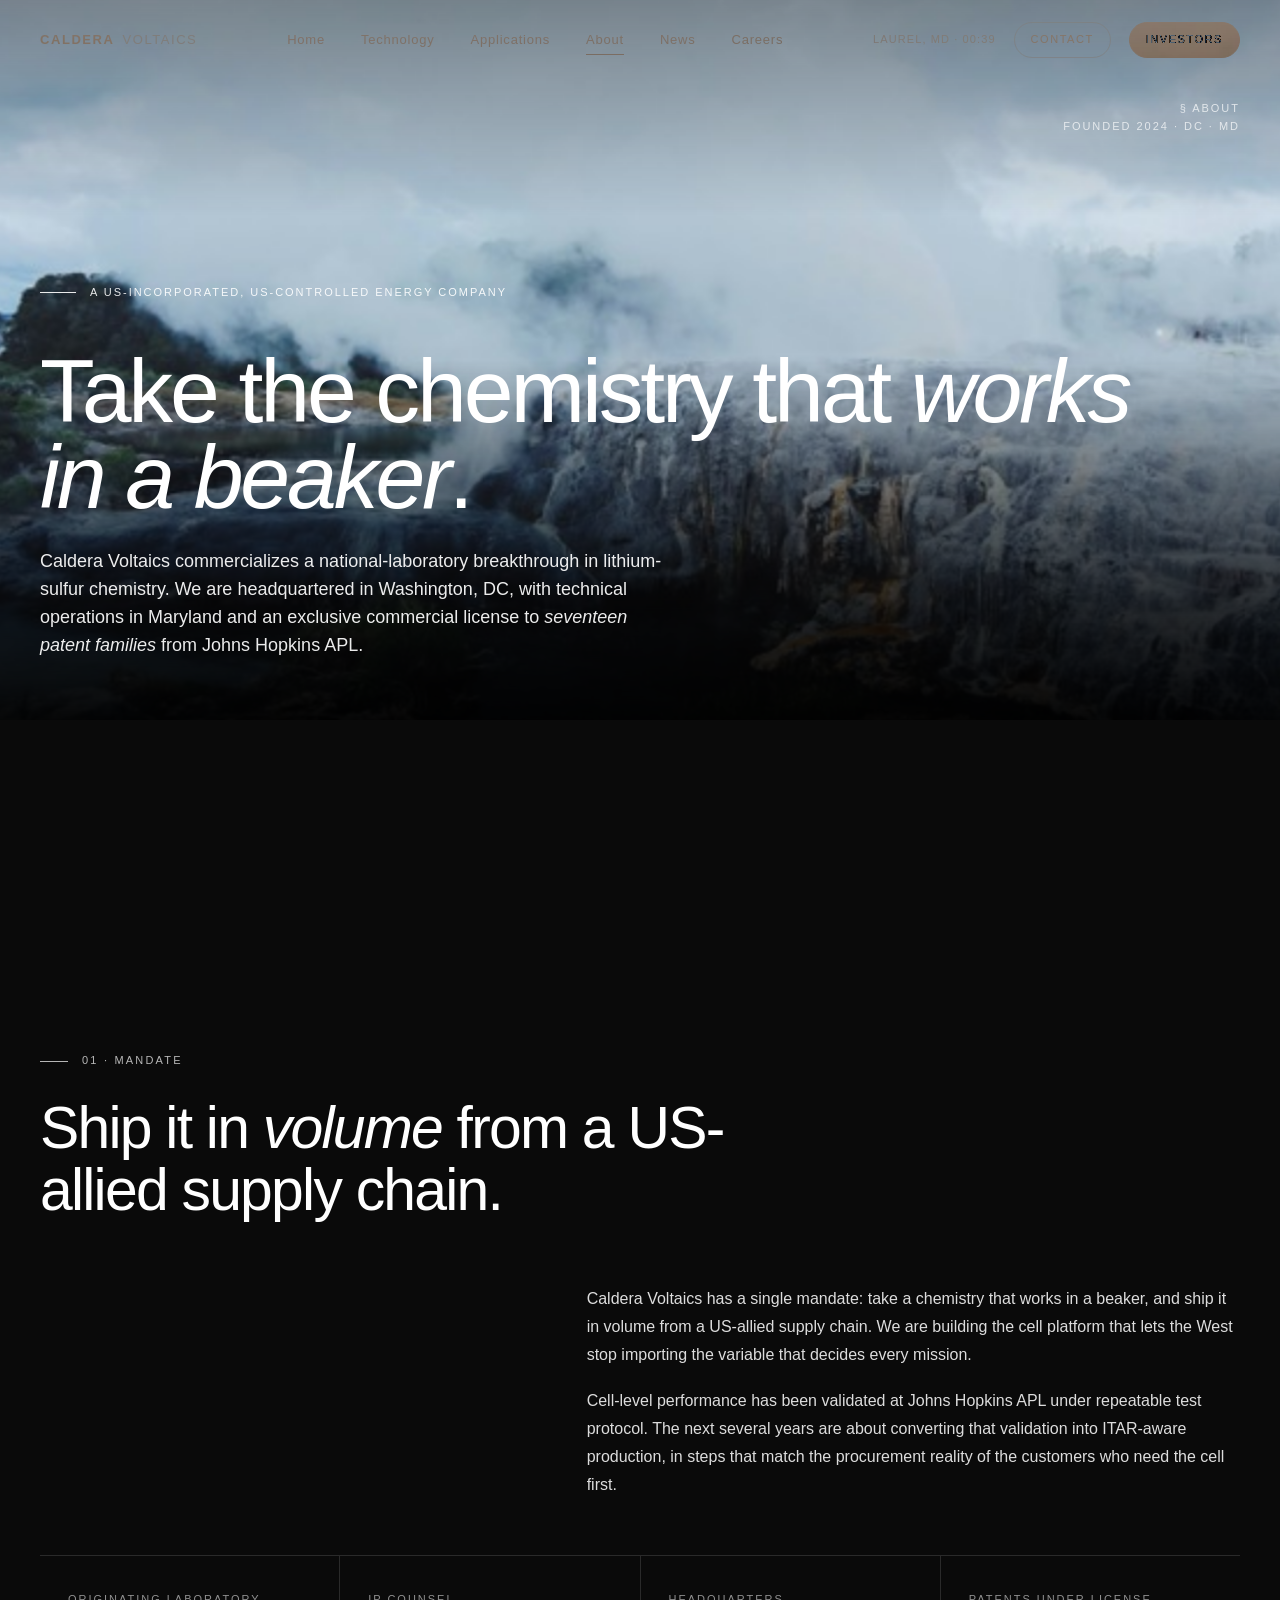
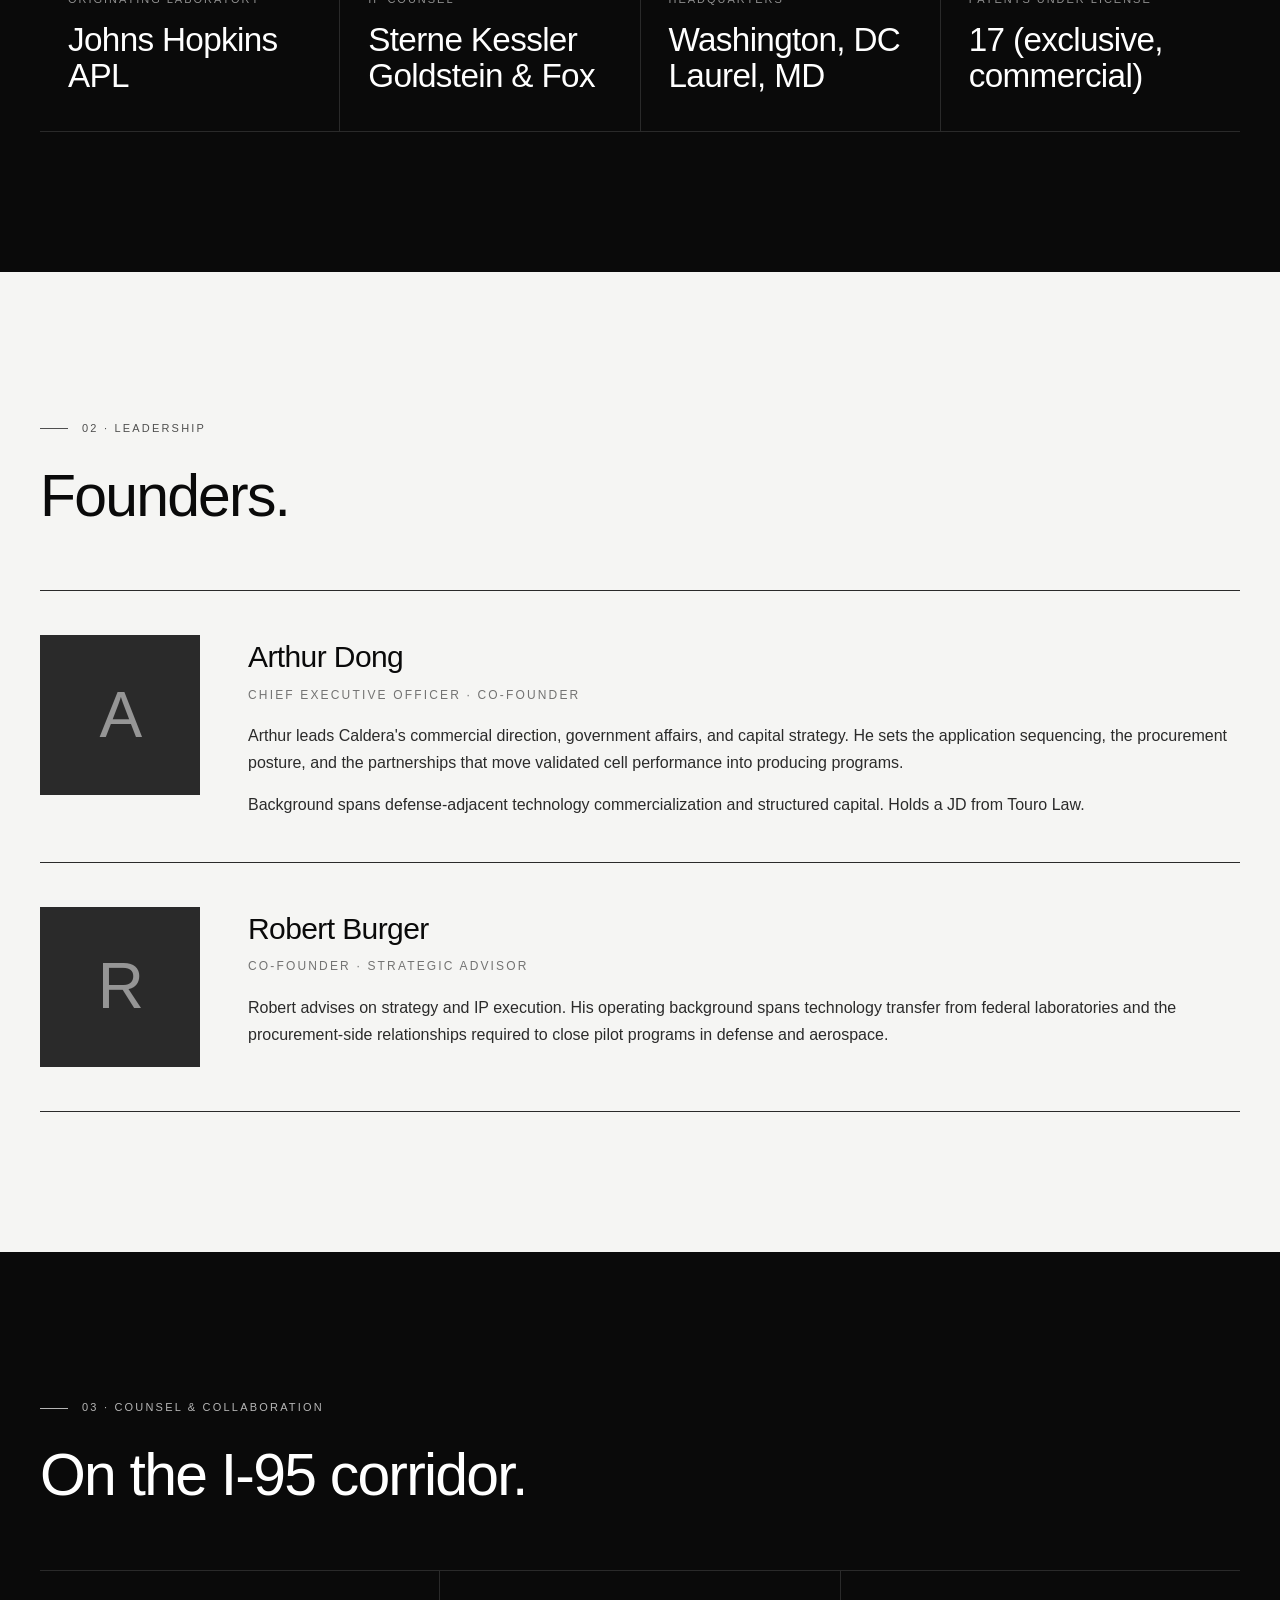
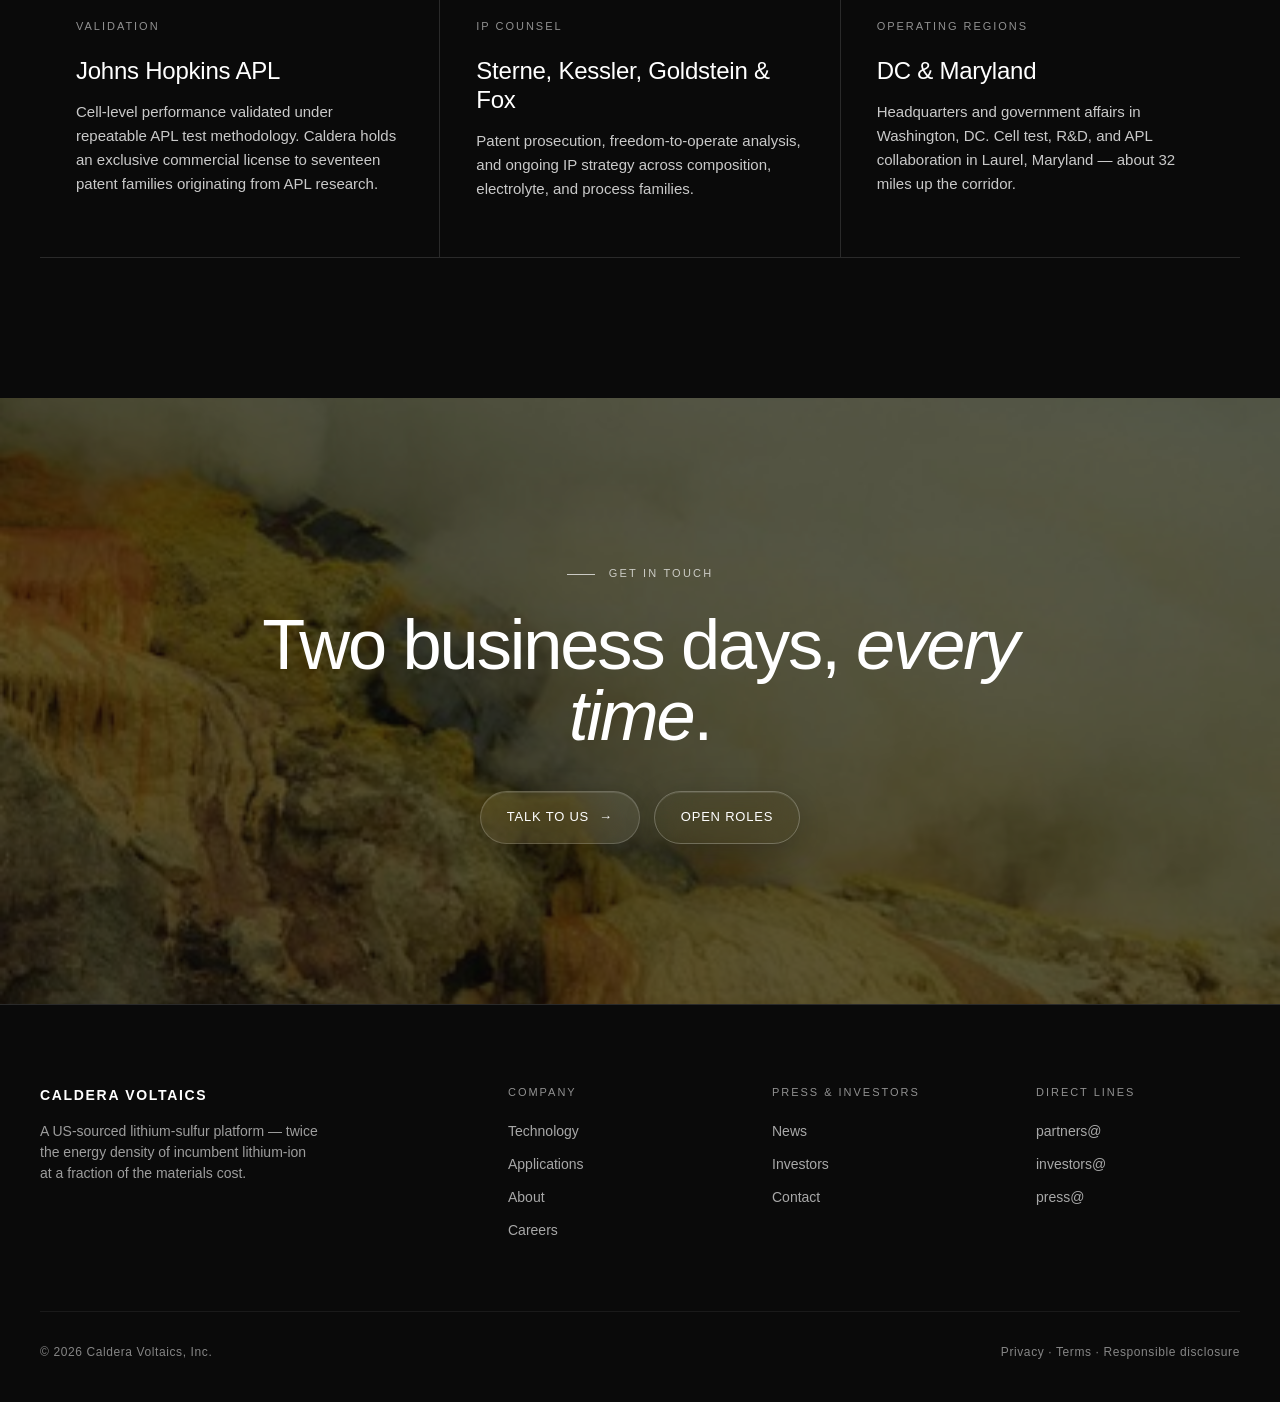
==== about.html @ 379259cf "Initial commit: Caldera Voltaics multi-page editorial site Static site with 8 pages (home, technolog" ====
<!DOCTYPE html>
<html lang="en">
<head>
<meta charset="UTF-8">
<meta name="viewport" content="width=device-width, initial-scale=1.0">
<title>About — Caldera Voltaics</title>
<link rel="stylesheet" href="css/style.css">
</head>
<body>

<!-- ============ NAV ============ -->
<nav class="nav">
  <a href="index.html" class="nav__brand">CALDERA <span>VOLTAICS</span></a>
  <ul class="nav__links">
    <li><a href="index.html">Home</a></li>
    <li><a href="technology.html">Technology</a></li>
    <li><a href="applications.html">Applications</a></li>
    <li><a href="about.html" class="active">About</a></li>
    <li><a href="news.html">News</a></li>
    <li><a href="careers.html">Careers</a></li>
  </ul>
  <div class="nav__right">
    <span class="nav__clock">Laurel, MD · <span id="clock">00:00</span></span>
    <a href="contact.html" class="nav__cta">Contact</a>
    <a href="investors.html" class="nav__cta nav__cta--solid">Investors</a>
  </div>
</nav>

<!-- ============ SUBHERO ============ -->
<section class="subhero">
  <div class="subhero__sticky">
    <div class="subhero__media">
      <img class="mono hero-img" src="assets/images/ginevra-austine-fX6fJqLjYEI-unsplash.jpeg" alt="A geothermal vent producing steam over mineral terraces">
    </div>
    <div class="subhero__overlay"></div>
    <div class="subhero__shade"></div>
    <div class="subhero__stamp">
      <span>§ About</span>
      <span>Founded 2024 · DC · MD</span>
    </div>
    <div class="subhero__inner">
      <div class="hero__eyebrow">A US-incorporated, US-controlled energy company</div>
      <h1 class="subhero__h">Take the chemistry that <em>works in a beaker</em>.</h1>
      <p class="subhero__lede">Caldera Voltaics commercializes a national-laboratory breakthrough in lithium-sulfur chemistry. We are headquartered in Washington, DC, with technical operations in Maryland and an exclusive commercial license to <em>seventeen patent families</em> from Johns Hopkins APL.</p>
    </div>
  </div>
</section>

<!-- ============ 01 · MANDATE ============ -->
<section class="section">
  <div class="section__inner">
    <div class="section__head">
      <div class="eyebrow">01 · Mandate</div>
      <h2 class="section__h">Ship it in <em>volume</em> from a US-allied supply chain.</h2>
    </div>
    <div class="body-2col">
      <div></div>
      <div>
        <p><strong>Caldera Voltaics has a single mandate:</strong> take a chemistry that works in a beaker, and ship it in volume from a US-allied supply chain. We are building the cell platform that lets the West stop importing the variable that decides every mission.</p>
        <p>Cell-level performance has been validated at Johns Hopkins APL under repeatable test protocol. The next several years are about converting that validation into ITAR-aware production, in steps that match the procurement reality of the customers who need the cell first.</p>
      </div>
    </div>

    <div class="meta-band">
      <div class="meta-band__cell">
        <div class="meta-band__lbl">Originating laboratory</div>
        <div class="meta-band__val">Johns Hopkins APL</div>
      </div>
      <div class="meta-band__cell">
        <div class="meta-band__lbl">IP counsel</div>
        <div class="meta-band__val">Sterne Kessler<br>Goldstein &amp; Fox</div>
      </div>
      <div class="meta-band__cell">
        <div class="meta-band__lbl">Headquarters</div>
        <div class="meta-band__val">Washington, DC<br>Laurel, MD</div>
      </div>
      <div class="meta-band__cell">
        <div class="meta-band__lbl">Patents under license</div>
        <div class="meta-band__val">17 (exclusive,<br>commercial)</div>
      </div>
    </div>
  </div>
</section>

<!-- ============ 02 · LEADERSHIP ============ -->
<section class="section section--paper">
  <div class="section__inner">
    <div class="section__head">
      <div class="eyebrow">02 · Leadership</div>
      <h2 class="section__h">Founders.</h2>
    </div>

    <div class="leads">
      <div class="lead">
        <div class="lead__portrait">A</div>
        <div class="lead__body">
          <div class="lead__name">Arthur Dong</div>
          <div class="lead__role">Chief Executive Officer · Co-founder</div>
          <p>Arthur leads Caldera's commercial direction, government affairs, and capital strategy. He sets the application sequencing, the procurement posture, and the partnerships that move validated cell performance into producing programs.</p>
          <p>Background spans defense-adjacent technology commercialization and structured capital. Holds a JD from Touro Law.</p>
        </div>
      </div>
      <div class="lead">
        <div class="lead__portrait">R</div>
        <div class="lead__body">
          <div class="lead__name">Robert Burger</div>
          <div class="lead__role">Co-founder · Strategic Advisor</div>
          <p>Robert advises on strategy and IP execution. His operating background spans technology transfer from federal laboratories and the procurement-side relationships required to close pilot programs in defense and aerospace.</p>
        </div>
      </div>
    </div>
  </div>
</section>

<!-- ============ 03 · COUNSEL & COLLABORATION ============ -->
<section class="section">
  <div class="section__inner">
    <div class="section__head">
      <div class="eyebrow">03 · Counsel &amp; collaboration</div>
      <h2 class="section__h">On the I-95 corridor.</h2>
    </div>

    <div class="cards">
      <div class="card">
        <span class="card__ix">Validation</span>
        <h3 class="card__h">Johns Hopkins APL</h3>
        <p class="card__body">Cell-level performance validated under repeatable APL test methodology. Caldera holds an exclusive commercial license to seventeen patent families originating from APL research.</p>
      </div>
      <div class="card">
        <span class="card__ix">IP counsel</span>
        <h3 class="card__h">Sterne, Kessler, Goldstein &amp; Fox</h3>
        <p class="card__body">Patent prosecution, freedom-to-operate analysis, and ongoing IP strategy across composition, electrolyte, and process families.</p>
      </div>
      <div class="card">
        <span class="card__ix">Operating regions</span>
        <h3 class="card__h">DC &amp; Maryland</h3>
        <p class="card__body">Headquarters and government affairs in Washington, DC. Cell test, R&amp;D, and APL collaboration in Laurel, Maryland — about 32 miles up the corridor.</p>
      </div>
    </div>
  </div>
</section>

<!-- ============ CTA STRIP ============ -->
<section class="cta-strip">
  <div class="cta-strip__bg">
    <img class="mono" src="assets/images/denis-shchigolev-zehOz9zb4Cw-unsplash.jpeg" alt="">
  </div>
  <div class="cta-strip__inner">
    <div class="eyebrow" style="justify-content:center;">Get in touch</div>
    <h2 class="cta-strip__h">Two business days, <em>every time</em>.</h2>
    <div class="cta-strip__ctas">
      <a href="contact.html" class="btn">Talk to us <span class="btn__arrow">→</span></a>
      <a href="careers.html" class="btn btn--ghost">Open roles</a>
    </div>
  </div>
</section>

<!-- ============ FOOTER ============ -->
<footer>
  <div class="footer__inner">
    <div>
      <div class="footer__brand">CALDERA VOLTAICS</div>
      <p class="footer__tag">A US-sourced lithium-sulfur platform — twice the energy density of incumbent lithium-ion at a fraction of the materials cost.</p>
    </div>
    <div class="footer__col">
      <div class="footer__col-h">Company</div>
      <ul>
        <li><a href="technology.html">Technology</a></li>
        <li><a href="applications.html">Applications</a></li>
        <li><a href="about.html">About</a></li>
        <li><a href="careers.html">Careers</a></li>
      </ul>
    </div>
    <div class="footer__col">
      <div class="footer__col-h">Press &amp; Investors</div>
      <ul>
        <li><a href="news.html">News</a></li>
        <li><a href="investors.html">Investors</a></li>
        <li><a href="contact.html">Contact</a></li>
      </ul>
    </div>
    <div class="footer__col">
      <div class="footer__col-h">Direct lines</div>
      <ul>
        <li><a href="mailto:partners@calderavoltaics.com">partners@</a></li>
        <li><a href="mailto:investors@calderavoltaics.com">investors@</a></li>
        <li><a href="mailto:press@calderavoltaics.com">press@</a></li>
      </ul>
    </div>
  </div>
  <div class="footer__bottom">
    <div>© 2026 Caldera Voltaics, Inc.</div>
    <div>Privacy · Terms · Responsible disclosure</div>
  </div>
</footer>

<script src="js/script.js"></script>

</body>
</html>
---- css/style.css ----
/* ---------- RESET & TOKENS ---------- */
*, *::before, *::after { margin: 0; padding: 0; box-sizing: border-box; }
html { scroll-behavior: smooth; -webkit-font-smoothing: antialiased; -moz-osx-font-smoothing: grayscale; }

:root {
  --ink: #0a0a0a;
  --ink-2: #1a1a1a;
  --gray-1: #2a2a2a;
  --gray-2: #4a4a4a;
  --gray-3: #777;
  --gray-4: #a8a8a8;
  --gray-5: #d4d4d4;
  --gray-6: #ebebeb;
  --paper: #f5f5f3;
  --white: #ffffff;
  --accent: #ffffff;
  --sans: 'Helvetica Neue', Helvetica, 'Arial', sans-serif;
  --display: 'Helvetica Neue', Helvetica, 'Arial', sans-serif;
  --ease: cubic-bezier(0.16, 1, 0.3, 1);
}

body {
  font-family: var(--sans);
  background: var(--ink);
  color: var(--white);
  line-height: 1.45;
  font-weight: 400;
  overflow-x: clip;
}

img { display: block; max-width: 100%; }

/* ---------- IMAGE TREATMENT ---------- */
/* Photography stays in full color — brand monochrome is carried by typography/UI, not photos. */
.mono { filter: none; }

/* ---------- NAV ---------- */
.nav {
  position: fixed; top: 0; left: 0; right: 0;
  z-index: 100;
  padding: 22px 40px;
  display: flex; align-items: center; justify-content: space-between;
  font-size: 13px;
  letter-spacing: 0.04em;
  mix-blend-mode: difference;
  color: white;
}
.nav__brand {
  font-weight: 700;
  letter-spacing: 0.12em;
  font-size: 13px;
  text-transform: uppercase;
}
.nav__brand span { font-weight: 400; opacity: 0.6; margin-left: 8px; }
.nav__links { display: flex; gap: 36px; list-style: none; }
.nav__links a {
  color: white;
  text-decoration: none;
  font-size: 13px;
  letter-spacing: 0.06em;
  transition: opacity 0.3s var(--ease);
}
.nav__links a:hover { opacity: 0.55; }
.nav__meta {
  font-size: 11px;
  letter-spacing: 0.1em;
  opacity: 0.7;
  text-transform: uppercase;
}

/* ---------- GLASS BUTTON ---------- */
.btn {
  display: inline-flex;
  align-items: center; gap: 10px;
  padding: 16px 26px;
  background: rgba(255, 255, 255, 0.08);
  backdrop-filter: blur(20px) saturate(1.2);
  -webkit-backdrop-filter: blur(20px) saturate(1.2);
  border: 1px solid rgba(255, 255, 255, 0.18);
  border-radius: 100px;
  color: white;
  font-family: var(--sans);
  font-size: 13px;
  font-weight: 500;
  letter-spacing: 0.06em;
  text-transform: uppercase;
  text-decoration: none;
  cursor: pointer;
  transition: all 0.4s var(--ease);
  box-shadow: 0 1px 0 rgba(255,255,255,0.1) inset, 0 8px 32px rgba(0,0,0,0.2);
}
.btn:hover {
  background: rgba(255, 255, 255, 0.15);
  border-color: rgba(255, 255, 255, 0.3);
  transform: translateY(-1px);
}
.btn--ghost {
  background: transparent;
  border-color: rgba(255,255,255,0.25);
}
.btn--dark {
  background: rgba(0, 0, 0, 0.3);
  border-color: rgba(255, 255, 255, 0.15);
}
.btn__arrow { transition: transform 0.4s var(--ease); }
.btn:hover .btn__arrow { transform: translateX(4px); }

/* ---------- HERO (sticky-pinned, scroll-zoom + dark overlay) ---------- */
.hero {
  position: relative;
  height: 100vh; /* JS overrides with `100vh + 5%-of-page` runway */
}
.hero__sticky {
  position: sticky;
  top: 0;
  height: 100vh;
  overflow: hidden;
}
.hero__media {
  position: absolute; inset: 0;
  width: 100%; height: 100%;
  overflow: hidden;
}
.hero__media img {
  position: absolute; inset: 0;
  width: 100%; height: 100%;
  object-fit: cover;
  transform: scale(1.04);
  will-change: transform;
}
.hero__overlay {
  position: absolute; inset: 0;
  background: #000;
  opacity: 0;
  z-index: 1;
  pointer-events: none;
  will-change: opacity;
}
.hero__shade {
  position: absolute; inset: 0;
  background: linear-gradient(180deg, rgba(0,0,0,0.2) 0%, rgba(0,0,0,0) 25%, rgba(0,0,0,0) 45%, rgba(0,0,0,0.78) 82%, rgba(0,0,0,0.95) 100%);
  pointer-events: none;
  z-index: 2;
}
.hero__content { z-index: 3; }
.hero__corner { z-index: 3; }
.hero__content {
  position: relative;
  z-index: 2;
  height: 100%;
  display: flex; flex-direction: column;
  justify-content: flex-end;
  padding: 80px 40px 60px;
  max-width: 1600px;
  margin: 0 auto;
}
.hero__eyebrow {
  font-size: 11px;
  letter-spacing: 0.18em;
  text-transform: uppercase;
  font-weight: 500;
  margin-bottom: 28px;
  display: flex; align-items: center; gap: 14px;
  opacity: 0.9;
}
.hero__eyebrow::before {
  content: '';
  width: 36px; height: 1px;
  background: white;
  display: inline-block;
}
.hero__headline {
  font-family: var(--display);
  font-size: clamp(48px, 8vw, 128px);
  font-weight: 300;
  line-height: 0.95;
  letter-spacing: -0.035em;
  margin-bottom: 32px;
  max-width: 14ch;
}
.hero__headline em {
  font-style: italic;
  font-weight: 300;
}
.hero__sub {
  max-width: 540px;
  font-size: 16px;
  line-height: 1.55;
  font-weight: 400;
  opacity: 0.92;
  margin-bottom: 40px;
}
.hero__ctas { display: flex; gap: 14px; flex-wrap: wrap; }
.hero__corner {
  position: absolute;
  z-index: 3;
  font-size: 11px;
  letter-spacing: 0.12em;
  text-transform: uppercase;
  opacity: 0.75;
}
.hero__corner--tr { top: 100px; right: 40px; text-align: right; }
.hero__corner--br {
  bottom: 30px; right: 40px;
  display: flex; align-items: center; gap: 10px;
}
.hero__corner--br::before {
  content: '';
  width: 8px; height: 8px;
  background: #d4ff00;
  border-radius: 50%;
  box-shadow: 0 0 12px #d4ff00;
  animation: pulse 2s infinite;
}
@keyframes pulse {
  0%, 100% { opacity: 1; transform: scale(1); }
  50% { opacity: 0.5; transform: scale(0.85); }
}

/* ---------- SECTION SCAFFOLD ---------- */
.section {
  position: relative;
  padding: 140px 40px;
  max-width: 1600px;
  margin: 0 auto;
}
.eyebrow {
  font-size: 11px;
  letter-spacing: 0.2em;
  text-transform: uppercase;
  font-weight: 500;
  margin-bottom: 28px;
  display: inline-flex; align-items: center; gap: 14px;
  opacity: 0.7;
}
.eyebrow::before {
  content: '';
  width: 28px; height: 1px;
  background: currentColor;
}
.h-display {
  font-family: var(--display);
  font-size: clamp(40px, 5.5vw, 88px);
  font-weight: 300;
  line-height: 1;
  letter-spacing: -0.03em;
}
.h-display em { font-style: italic; }
.h-mid {
  font-family: var(--display);
  font-size: clamp(28px, 3vw, 44px);
  font-weight: 400;
  line-height: 1.1;
  letter-spacing: -0.02em;
}
.body-lg {
  font-size: 18px;
  line-height: 1.55;
  font-weight: 300;
  opacity: 0.85;
}
.body-md {
  font-size: 15px;
  line-height: 1.6;
  font-weight: 400;
  opacity: 0.78;
}

/* ---------- TWO WALLS ---------- */
.walls {
  background: var(--ink);
  padding-top: 200px;
  padding-bottom: 160px;
}
.walls__intro {
  max-width: 880px;
  margin: 0 auto 100px;
  text-align: center;
}
.walls__grid {
  display: grid;
  grid-template-columns: 1fr 1fr;
  gap: 1px;
  background: var(--gray-1);
  border-top: 1px solid var(--gray-1);
  border-bottom: 1px solid var(--gray-1);
}
.walls__cell {
  background: var(--ink);
  padding: 60px 50px;
  display: flex; flex-direction: column;
  min-height: 360px;
}
.walls__cell-eyebrow {
  font-size: 11px;
  letter-spacing: 0.2em;
  text-transform: uppercase;
  opacity: 0.55;
  margin-bottom: 28px;
}
.walls__cell-stat {
  font-family: var(--display);
  font-size: clamp(48px, 5vw, 76px);
  font-weight: 300;
  line-height: 1;
  letter-spacing: -0.03em;
  margin-bottom: 24px;
}
.walls__cell-body {
  font-size: 16px;
  line-height: 1.55;
  opacity: 0.78;
  font-weight: 300;
  max-width: 38ch;
  margin-top: auto;
}
.walls__closer {
  text-align: center;
  margin-top: 100px;
  font-family: var(--display);
  font-size: clamp(28px, 3.5vw, 56px);
  font-weight: 300;
  letter-spacing: -0.02em;
}
.walls__closer em { font-style: italic; }

/* ---------- STATS STRIP ---------- */
.stats {
  background: var(--paper);
  color: var(--ink);
  padding: 120px 40px;
}
.stats__inner {
  max-width: 1600px;
  margin: 0 auto;
  display: grid;
  grid-template-columns: repeat(4, 1fr);
  gap: 1px;
  background: var(--gray-5);
  border-top: 1px solid var(--gray-5);
  border-bottom: 1px solid var(--gray-5);
}
.stats__cell {
  background: var(--paper);
  padding: 48px 36px;
  display: flex; flex-direction: column;
}
.stats__num {
  font-family: var(--display);
  font-size: clamp(48px, 5vw, 84px);
  font-weight: 300;
  line-height: 1;
  letter-spacing: -0.03em;
  margin-bottom: 18px;
}
.stats__num sub {
  font-size: 0.32em;
  font-weight: 400;
  letter-spacing: 0;
  opacity: 0.6;
  margin-left: 4px;
}
.stats__label {
  font-size: 13px;
  letter-spacing: 0.04em;
  line-height: 1.4;
  opacity: 0.65;
  font-weight: 400;
  max-width: 22ch;
}

/* ---------- STICKY ACT (pinned image, copy slides past) ---------- */
.act {
  position: relative;
  background: var(--ink);
}
.act__sticky {
  position: sticky;
  top: 0;
  height: 100vh;
  overflow: hidden;
}
.act__media {
  position: absolute; inset: 0;
  width: 100%; height: 100%;
}
.act__media img {
  width: 100%; height: 100%;
  object-fit: cover;
  transform: scale(1);
  transition: transform 1.2s var(--ease);
}
.act__overlay-grad {
  position: absolute; inset: 0;
  background: linear-gradient(180deg, rgba(0,0,0,0.4) 0%, rgba(0,0,0,0) 35%, rgba(0,0,0,0) 65%, rgba(0,0,0,0.55) 100%);
  pointer-events: none;
}
.act__copy {
  position: relative;
  z-index: 5;
  min-height: 200vh;
  padding: 0 40px;
}
.act__copy-inner {
  position: sticky;
  top: 0;
  height: 100vh;
  display: flex; flex-direction: column;
  justify-content: center;
  max-width: 1600px;
  margin: 0 auto;
  pointer-events: none;
}
.act__panel {
  max-width: 580px;
  pointer-events: auto;
}
.act__panel--right { margin-left: auto; }
.act__num {
  font-size: 11px;
  letter-spacing: 0.25em;
  text-transform: uppercase;
  opacity: 0.7;
  margin-bottom: 24px;
  font-weight: 500;
}
.act__h {
  font-family: var(--display);
  font-size: clamp(36px, 4.5vw, 68px);
  font-weight: 300;
  line-height: 1.05;
  letter-spacing: -0.025em;
  margin-bottom: 28px;
}
.act__h em { font-style: italic; }
.act__body {
  font-size: 17px;
  line-height: 1.55;
  font-weight: 300;
  opacity: 0.92;
  max-width: 50ch;
}

/* Stacked acts layout: each act is one viewport pin */
.acts-wrap { background: var(--ink); }
.act-stack {
  position: relative;
  height: 100vh;
}
.act-stack__media {
  position: sticky;
  top: 0;
  height: 100vh;
  overflow: hidden;
}
.act-stack__media img {
  width: 100%; height: 100%;
  object-fit: cover;
  will-change: transform;
}

/* Three-act using a different pattern: full-bleed pinned hero with text reveal */
.act-full {
  position: relative;
  height: 100vh;
  overflow: hidden;
}
.act-full__media {
  position: absolute; inset: 0;
  width: 100%; height: 100%;
}
.act-full__media img {
  width: 100%; height: 100%;
  object-fit: cover;
}
.act-full__shade {
  position: absolute; inset: 0;
  background: linear-gradient(180deg, rgba(0,0,0,0.25) 0%, rgba(0,0,0,0) 25%, rgba(0,0,0,0) 45%, rgba(0,0,0,0.75) 80%, rgba(0,0,0,0.92) 100%);
}
.act-full__content {
  position: relative;
  z-index: 2;
  height: 100%;
  max-width: 1600px;
  margin: 0 auto;
  padding: 80px 40px;
  display: flex; flex-direction: column;
  justify-content: flex-end;
}
.act-full__num {
  font-size: 11px;
  letter-spacing: 0.25em;
  text-transform: uppercase;
  opacity: 0.85;
  margin-bottom: 24px;
  display: inline-flex; align-items: center; gap: 14px;
}
.act-full__num::before {
  content: '';
  width: 28px; height: 1px;
  background: white;
}
.act-full__h {
  font-family: var(--display);
  font-size: clamp(40px, 5.5vw, 86px);
  font-weight: 300;
  line-height: 1;
  letter-spacing: -0.03em;
  margin-bottom: 32px;
  max-width: 16ch;
}
.act-full__h em { font-style: italic; }
.act-full__body {
  max-width: 580px;
  font-size: 16px;
  line-height: 1.6;
  opacity: 0.92;
  font-weight: 300;
}

/* ---------- TECHNOLOGY SPLIT ---------- */
.tech {
  background: var(--paper);
  color: var(--ink);
  padding: 160px 40px;
}
.tech__inner {
  max-width: 1600px;
  margin: 0 auto;
  display: grid;
  grid-template-columns: 1fr 1fr;
  gap: 100px;
  align-items: center;
}
.tech__media {
  aspect-ratio: 4 / 5;
  overflow: hidden;
  background: var(--ink);
}
.tech__media img {
  width: 100%; height: 100%;
  object-fit: cover;
}
.tech__h {
  font-family: var(--display);
  font-size: clamp(40px, 4.5vw, 72px);
  font-weight: 300;
  line-height: 1;
  letter-spacing: -0.03em;
  margin-bottom: 32px;
}
.tech__h em { font-style: italic; }
.tech__body {
  font-size: 17px;
  line-height: 1.55;
  font-weight: 300;
  margin-bottom: 48px;
  max-width: 50ch;
  opacity: 0.78;
}

/* Capability matrix */
.matrix {
  margin-top: 60px;
  width: 100%;
}
.matrix__row {
  display: grid;
  grid-template-columns: 1.4fr 1fr 1fr;
  padding: 20px 0;
  border-bottom: 1px solid var(--gray-5);
  font-size: 14px;
}
.matrix--4 .matrix__row { grid-template-columns: 1.4fr 1fr 1fr 1fr; }
.matrix__row--head {
  font-size: 11px;
  letter-spacing: 0.15em;
  text-transform: uppercase;
  opacity: 0.55;
  border-bottom: 1px solid var(--ink);
}
.matrix__row--head > div { font-weight: 500; }
.matrix__row > div:first-child { font-weight: 500; }
.matrix__row > div.tl { font-weight: 600; }
.matrix__row:not(.matrix__row--head) > div:last-child { font-weight: 500; }

/* ---------- APPLICATIONS ---------- */
.apps {
  background: var(--ink);
  padding: 160px 40px 100px;
}
.apps__head {
  max-width: 1600px;
  margin: 0 auto 100px;
}
.apps__head .h-display {
  margin-bottom: 28px;
}
.apps__head p {
  max-width: 560px;
  font-size: 17px;
  line-height: 1.55;
  font-weight: 300;
  opacity: 0.8;
}
.apps__grid {
  max-width: 1600px;
  margin: 0 auto;
  display: grid;
  grid-template-columns: repeat(3, 1fr);
  gap: 20px;
}
.app-card {
  position: relative;
  aspect-ratio: 3 / 4;
  overflow: hidden;
  background: var(--gray-1);
  cursor: pointer;
}
.app-card__media {
  position: absolute; inset: 0;
  width: 100%; height: 100%;
}
.app-card__media img {
  width: 100%; height: 100%;
  object-fit: cover;
  transform: scale(1.02);
  transition: transform 1.2s var(--ease);
}
.app-card:hover .app-card__media img {
  transform: scale(1.08);
}
.app-card__shade {
  position: absolute; inset: 0;
  background: linear-gradient(180deg, rgba(0,0,0,0.15) 0%, rgba(0,0,0,0) 25%, rgba(0,0,0,0.55) 65%, rgba(0,0,0,0.95) 100%);
}
.app-card__inner {
  position: absolute;
  inset: 0;
  z-index: 2;
  padding: 36px;
  display: flex; flex-direction: column;
  justify-content: space-between;
}
.app-card__num {
  font-size: 11px;
  letter-spacing: 0.2em;
  text-transform: uppercase;
  opacity: 0.85;
}
.app-card__bottom {}
.app-card__h {
  font-family: var(--display);
  font-size: 28px;
  font-weight: 400;
  line-height: 1.1;
  letter-spacing: -0.02em;
  margin-bottom: 14px;
}
.app-card__body {
  font-size: 14px;
  line-height: 1.5;
  opacity: 0.85;
  font-weight: 300;
  margin-bottom: 16px;
}
.app-card__stat {
  font-size: 11px;
  letter-spacing: 0.15em;
  text-transform: uppercase;
  opacity: 0.7;
  padding-top: 16px;
  border-top: 1px solid rgba(255,255,255,0.2);
}

/* ---------- ABOUT ---------- */
.about {
  background: var(--paper);
  color: var(--ink);
  padding: 160px 40px;
}
.about__inner {
  max-width: 1600px;
  margin: 0 auto;
  display: grid;
  grid-template-columns: 1fr 1.2fr;
  gap: 120px;
  align-items: start;
}
.about__h {
  font-family: var(--display);
  font-size: clamp(36px, 4vw, 60px);
  font-weight: 300;
  line-height: 1.05;
  letter-spacing: -0.025em;
}
.about__h em { font-style: italic; }
.about__body p {
  font-size: 17px;
  line-height: 1.65;
  font-weight: 300;
  margin-bottom: 24px;
}
.about__meta {
  margin-top: 48px;
  padding-top: 32px;
  border-top: 1px solid var(--gray-5);
  display: grid;
  grid-template-columns: 1fr 1fr;
  gap: 32px;
}
.about__meta-label {
  font-size: 11px;
  letter-spacing: 0.18em;
  text-transform: uppercase;
  opacity: 0.55;
  margin-bottom: 8px;
}
.about__meta-val {
  font-size: 15px;
  font-weight: 400;
}

/* ---------- CTA STRIP ---------- */
.cta-strip {
  position: relative;
  padding: 160px 40px;
  text-align: center;
  background: var(--ink);
  overflow: hidden;
}
.cta-strip__bg {
  position: absolute; inset: 0;
  z-index: 0;
}
.cta-strip__bg img {
  width: 100%; height: 100%;
  object-fit: cover;
  opacity: 0.45;
}
.cta-strip__inner {
  position: relative; z-index: 2;
  max-width: 800px;
  margin: 0 auto;
}
.cta-strip__h {
  font-family: var(--display);
  font-size: clamp(40px, 5.5vw, 80px);
  font-weight: 300;
  line-height: 1;
  letter-spacing: -0.03em;
  margin-bottom: 40px;
}
.cta-strip__h em { font-style: italic; }
.cta-strip__ctas {
  display: flex; gap: 14px;
  justify-content: center;
  flex-wrap: wrap;
}

/* ---------- FOOTER ---------- */
footer {
  background: var(--ink);
  border-top: 1px solid var(--gray-1);
  padding: 80px 40px 40px;
}
.footer__inner {
  max-width: 1600px;
  margin: 0 auto;
  display: grid;
  grid-template-columns: 2fr 1fr 1fr 1fr;
  gap: 60px;
  margin-bottom: 60px;
}
.footer__brand {
  font-size: 14px;
  font-weight: 700;
  letter-spacing: 0.12em;
  text-transform: uppercase;
  margin-bottom: 16px;
}
.footer__tag {
  font-size: 14px;
  line-height: 1.5;
  opacity: 0.6;
  max-width: 36ch;
}
.footer__col-h {
  font-size: 11px;
  letter-spacing: 0.18em;
  text-transform: uppercase;
  opacity: 0.55;
  margin-bottom: 18px;
}
.footer__col ul { list-style: none; }
.footer__col li { margin-bottom: 10px; }
.footer__col a {
  color: var(--gray-4);
  text-decoration: none;
  font-size: 14px;
  transition: color 0.3s;
}
.footer__col a:hover { color: white; }
.footer__bottom {
  max-width: 1600px;
  margin: 0 auto;
  padding-top: 32px;
  border-top: 1px solid var(--gray-1);
  display: flex; justify-content: space-between;
  font-size: 12px;
  opacity: 0.5;
  letter-spacing: 0.05em;
}

/* ============================================================
   MULTI-PAGE EXTENSIONS
   Components used by Technology, Applications, About, News,
   Careers, Contact, and Investors pages.
   Visual language inherits from the home page system above —
   same tokens, same display family, no new aesthetic rules.
   ============================================================ */

/* ---------- NAV: multi-page upgrades ---------- */
.nav__brand {
  text-decoration: none;
  color: inherit;
  display: inline-flex;
  align-items: center;
}
.nav__links a.active {
  opacity: 1;
  position: relative;
}
.nav__links a.active::after {
  content: '';
  position: absolute;
  left: 0; right: 0; bottom: -8px;
  height: 1px;
  background: currentColor;
}
.nav__right {
  display: flex; align-items: center; gap: 18px;
  font-size: 11px;
  letter-spacing: 0.1em;
  text-transform: uppercase;
}
.nav__clock { opacity: 0.7; }
.nav__cta {
  display: inline-flex; align-items: center;
  padding: 9px 16px;
  border: 1px solid rgba(255,255,255,0.35);
  border-radius: 100px;
  color: white;
  text-decoration: none;
  font-size: 11px;
  letter-spacing: 0.14em;
  text-transform: uppercase;
  transition: all 0.3s var(--ease);
}
.nav__cta:hover { border-color: white; background: rgba(255,255,255,0.08); }
.nav__cta--solid {
  background: white;
  color: var(--ink);
  border-color: white;
}
.nav__cta--solid:hover { background: rgba(255,255,255,0.85); color: var(--ink); }
.nav__cta.active {
  background: rgba(255,255,255,0.14);
  border-color: rgba(255,255,255,0.7);
}
.nav__cta--solid.active { background: white; }

/* ---------- SUBPAGE HERO (shorter than home hero, same vocabulary) ---------- */
.subhero {
  position: relative;
  height: 80vh;
  min-height: 580px;
  /* JS overrides with `base + 5%-of-page` runway */
}
.subhero__sticky {
  position: sticky;
  top: 0;
  height: 80vh;
  min-height: 580px;
  overflow: hidden;
}
.subhero__media {
  position: absolute; inset: 0;
  overflow: hidden;
}
.subhero__media img {
  position: absolute; inset: 0;
  width: 100%; height: 100%;
  object-fit: cover;
  transform: scale(1.04);
  will-change: transform;
}
.subhero__overlay {
  position: absolute; inset: 0;
  background: #000;
  opacity: 0;
  z-index: 1;
  pointer-events: none;
  will-change: opacity;
}
.subhero__shade {
  position: absolute; inset: 0;
  background: linear-gradient(180deg, rgba(0,0,0,0.35) 0%, rgba(0,0,0,0) 30%, rgba(0,0,0,0) 50%, rgba(0,0,0,0.78) 85%, rgba(0,0,0,0.95) 100%);
  z-index: 2;
}
.subhero__inner {
  position: relative; z-index: 3;
  height: 100%;
  display: flex; flex-direction: column;
  justify-content: flex-end;
  padding: 120px 40px 60px;
  max-width: 1600px;
  margin: 0 auto;
}
.subhero__stamp {
  position: absolute;
  top: 100px; right: 40px;
  font-size: 11px; letter-spacing: 0.18em;
  text-transform: uppercase;
  text-align: right;
  opacity: 0.7;
  z-index: 3;
}
.subhero__stamp span { display: block; line-height: 1.6; }
.subhero__h {
  font-family: var(--display);
  font-size: clamp(48px, 7vw, 110px);
  font-weight: 300;
  line-height: 0.96;
  letter-spacing: -0.035em;
  margin-top: 20px;
  margin-bottom: 28px;
  max-width: 22ch;
}
.subhero__h em { font-style: italic; }
.subhero__lede {
  font-size: 18px;
  line-height: 1.55;
  font-weight: 300;
  opacity: 0.92;
  max-width: 64ch;
}
.subhero__lede em { font-style: italic; }
.subhero__lede strong { font-weight: 500; }

/* ---------- SECTION (generic page block) ---------- */
.section {
  padding: 140px 40px;
  background: var(--ink);
}
.section--paper {
  background: var(--paper);
  color: var(--ink);
}
.section--tight { padding: 110px 40px; }
.section__inner {
  max-width: 1600px;
  margin: 0 auto;
}
.section__head { margin-bottom: 64px; }
.section__h {
  font-family: var(--display);
  font-size: clamp(36px, 4.6vw, 72px);
  font-weight: 300;
  line-height: 1.05;
  letter-spacing: -0.03em;
  max-width: 22ch;
}
.section__h em { font-style: italic; }
.section__sub {
  margin-top: 26px;
  font-size: 16px; line-height: 1.6;
  opacity: 0.82; font-weight: 300;
  max-width: 72ch;
}
.section__sub em { font-style: italic; }
.section__sub strong { font-weight: 500; opacity: 1; }

/* ---------- 2-COLUMN BODY (used in tech/about/contact) ---------- */
.body-2col {
  display: grid;
  grid-template-columns: 1fr 1.4fr;
  gap: 80px;
  margin-top: 24px;
  align-items: start;
}
.body-2col p { font-size: 16px; line-height: 1.75; opacity: 0.86; font-weight: 300; }
.body-2col p + p { margin-top: 18px; }
.body-2col strong { font-weight: 500; opacity: 1; }

/* ---------- CARD GRID (IP envelope, investor brief, partners) ---------- */
.cards {
  display: grid;
  grid-template-columns: repeat(3, 1fr);
  gap: 1px;
  background: var(--gray-1);
  border-top: 1px solid var(--gray-1);
  border-bottom: 1px solid var(--gray-1);
}
.cards--2 { grid-template-columns: 1fr 1fr; }
.section--paper .cards { background: var(--gray-5); border-color: var(--gray-5); }
.card {
  background: var(--ink);
  padding: 48px 36px 56px;
  display: flex; flex-direction: column; gap: 14px;
  min-height: 280px;
}
.section--paper .card { background: var(--paper); }
.card__ix {
  font-size: 11px; letter-spacing: 0.18em;
  text-transform: uppercase;
  opacity: 0.55;
  margin-bottom: 8px;
}
.card__h {
  font-family: var(--display);
  font-size: 24px;
  font-weight: 400;
  line-height: 1.2;
  letter-spacing: -0.01em;
}
.card__body { font-size: 15px; line-height: 1.6; opacity: 0.78; font-weight: 300; }

/* ---------- PRESS LIST (News page) ---------- */
.press-list { display: flex; flex-direction: column; }
.press {
  display: grid;
  grid-template-columns: 180px 1fr 140px;
  gap: 36px;
  padding: 36px 0;
  border-top: 1px solid var(--gray-1);
  text-decoration: none;
  color: white;
  align-items: start;
  transition: padding 0.4s var(--ease);
}
.press:last-child { border-bottom: 1px solid var(--gray-1); }
.press:hover { padding-left: 14px; }
.press__date {
  font-size: 12px;
  letter-spacing: 0.16em;
  opacity: 0.55;
  padding-top: 4px;
}
.press__title {
  font-family: var(--display);
  font-size: clamp(20px, 2vw, 26px);
  font-weight: 400;
  line-height: 1.25;
  margin-bottom: 8px;
  letter-spacing: -0.01em;
}
.press__body { font-size: 15px; line-height: 1.55; opacity: 0.7; font-weight: 300; max-width: 70ch; }
.press__tag {
  align-self: start;
  justify-self: end;
  font-size: 11px; letter-spacing: 0.16em;
  text-transform: uppercase; opacity: 0.65;
  border: 1px solid var(--gray-1);
  padding: 6px 12px;
  border-radius: 100px;
  white-space: nowrap;
}

/* ---------- CAREERS (department rows + job rows) ---------- */
.dept-row {
  display: grid;
  grid-template-columns: 1fr auto;
  align-items: end;
  padding: 22px 0 14px;
  border-top: 1px solid var(--gray-2);
  margin-top: 56px;
}
.dept-row:first-child { margin-top: 0; }
.dept-row__lbl {
  font-size: 12px;
  letter-spacing: 0.16em;
  text-transform: uppercase;
  opacity: 0.7;
}
.dept-row__count {
  font-size: 11px;
  letter-spacing: 0.18em;
  opacity: 0.4;
}
.jobs {
  display: flex; flex-direction: column;
}
.job {
  display: grid;
  grid-template-columns: 1.6fr 1fr 1fr auto;
  gap: 24px;
  padding: 22px 0;
  border-bottom: 1px solid var(--gray-1);
  text-decoration: none; color: white;
  align-items: center;
  transition: padding 0.3s var(--ease), opacity 0.3s var(--ease);
}
.job:hover { padding-left: 12px; }
.job__title { font-size: 16px; font-weight: 400; }
.job__dept,
.job__loc {
  font-size: 12px;
  letter-spacing: 0.1em;
  text-transform: uppercase;
  opacity: 0.55;
}
.job__arr {
  font-size: 12px;
  letter-spacing: 0.16em;
  text-transform: uppercase;
  opacity: 0.7;
  white-space: nowrap;
}
.job:hover .job__arr { opacity: 1; }

/* ---------- CONTACT CHANNELS ---------- */
.channels {
  display: grid;
  grid-template-columns: repeat(3, 1fr);
  gap: 1px;
  background: var(--gray-1);
  border: 1px solid var(--gray-1);
}
.channel {
  background: var(--ink);
  padding: 56px 40px;
  display: flex; flex-direction: column; gap: 14px;
  min-height: 320px;
}
.channel__ix {
  font-size: 11px; letter-spacing: 0.18em;
  text-transform: uppercase;
  opacity: 0.55;
  margin-bottom: 8px;
}
.channel__h {
  font-family: var(--display);
  font-size: 28px;
  font-weight: 400;
  line-height: 1.15;
  letter-spacing: -0.01em;
}
.channel__body { font-size: 15px; line-height: 1.6; opacity: 0.78; font-weight: 300; }
.channel__email {
  margin-top: auto;
  font-size: 13px;
  letter-spacing: 0.06em;
  color: white;
  text-decoration: none;
  border-bottom: 1px solid rgba(255,255,255,0.25);
  padding-bottom: 4px;
  align-self: flex-start;
  transition: border-color 0.3s var(--ease);
}
.channel__email:hover { border-color: white; }

/* ---------- FORMS ---------- */
.form {
  display: flex; flex-direction: column;
  gap: 22px;
  max-width: 560px;
}
.form__field { display: flex; flex-direction: column; gap: 8px; }
.form__label {
  font-size: 11px;
  letter-spacing: 0.16em;
  text-transform: uppercase;
  opacity: 0.55;
}
.form__input,
.form__select,
.form__textarea {
  background: transparent;
  border: none;
  border-bottom: 1px solid rgba(255,255,255,0.22);
  color: white;
  font-family: var(--sans);
  font-size: 16px;
  padding: 10px 0 12px;
  outline: none;
  transition: border-color 0.3s var(--ease);
  width: 100%;
}
.form__input:focus,
.form__select:focus,
.form__textarea:focus { border-color: white; }
.form__textarea { min-height: 110px; resize: vertical; }
.form__select { appearance: none; }
.form__select option { background: var(--ink); color: white; }
.form__submit {
  align-self: flex-start;
  margin-top: 4px;
}

/* ---------- LEAD / FOUNDER ---------- */
.leads { display: flex; flex-direction: column; }
.lead {
  display: grid;
  grid-template-columns: 160px 1fr;
  gap: 48px;
  padding: 44px 0;
  border-top: 1px solid var(--gray-1);
  align-items: start;
}
.lead:last-child { border-bottom: 1px solid var(--gray-1); }
.lead__portrait {
  width: 160px; height: 160px;
  background: var(--gray-1);
  display: flex; align-items: center; justify-content: center;
  font-family: var(--display);
  font-size: 64px;
  font-weight: 300;
  letter-spacing: -0.03em;
  color: rgba(255,255,255,0.5);
}
.lead__name {
  font-family: var(--display);
  font-size: 30px;
  font-weight: 400;
  letter-spacing: -0.02em;
  margin-bottom: 8px;
}
.lead__role {
  font-size: 12px; letter-spacing: 0.18em;
  text-transform: uppercase;
  opacity: 0.55;
  margin-bottom: 18px;
}
.lead__body p { font-size: 16px; line-height: 1.7; opacity: 0.86; font-weight: 300; }
.lead__body p + p { margin-top: 14px; }

/* ---------- META BAND (lightweight stat strip on dark sections) ---------- */
.meta-band {
  display: grid;
  grid-template-columns: repeat(4, 1fr);
  gap: 1px;
  background: var(--gray-1);
  border-top: 1px solid var(--gray-1);
  border-bottom: 1px solid var(--gray-1);
  margin-top: 56px;
}
.meta-band__cell { background: var(--ink); padding: 36px 28px; }
.meta-band__lbl {
  font-size: 11px; letter-spacing: 0.18em;
  text-transform: uppercase;
  opacity: 0.55;
  margin-bottom: 14px;
}
.meta-band__val {
  font-family: var(--display);
  font-size: clamp(28px, 2.6vw, 40px);
  font-weight: 300;
  line-height: 1.1;
  letter-spacing: -0.02em;
}

/* ---------- FOOTNOTE ---------- */
.footnote {
  margin-top: 40px;
  font-size: 11px;
  letter-spacing: 0.14em;
  opacity: 0.5;
  max-width: 80ch;
  line-height: 1.7;
  text-transform: uppercase;
}

/* ---------- RESPONSIVE ---------- */
@media (max-width: 1024px) {
  .nav { padding: 18px 24px; }
  .nav__links { display: none; }
  .nav__right { gap: 12px; font-size: 10px; }
  .nav__clock { display: none; }
  .section, .stats, .tech, .apps, .about, .cta-strip, footer { padding-left: 24px; padding-right: 24px; }
  .hero__content { padding: 80px 24px 48px; }
  .subhero__inner { padding: 100px 24px 48px; }
  .subhero__stamp { right: 24px; top: 80px; }
  .walls__grid { grid-template-columns: 1fr; }
  .stats__inner { grid-template-columns: 1fr 1fr; }
  .tech__inner { grid-template-columns: 1fr; gap: 60px; }
  .apps__grid { grid-template-columns: 1fr; }
  .about__inner { grid-template-columns: 1fr; gap: 60px; }
  .footer__inner { grid-template-columns: 1fr 1fr; gap: 40px; }
  .body-2col { grid-template-columns: 1fr; gap: 32px; }
  .cards, .cards--2 { grid-template-columns: 1fr; }
  .channels { grid-template-columns: 1fr; }
  .meta-band { grid-template-columns: 1fr 1fr; }
  .press { grid-template-columns: 1fr; gap: 10px; padding: 28px 0; }
  .press__tag { justify-self: start; }
  .job { grid-template-columns: 1fr 1fr auto; }
  .job__loc { display: none; }
  .lead { grid-template-columns: 1fr; gap: 24px; }
  .lead__portrait { width: 120px; height: 120px; font-size: 48px; }
}

@media (max-width: 600px) {
  .stats__inner { grid-template-columns: 1fr; }
  .footer__inner { grid-template-columns: 1fr; }
  .footer__bottom { flex-direction: column; gap: 12px; }
  .matrix__row { font-size: 12px; }
  .meta-band { grid-template-columns: 1fr; }
  .job { grid-template-columns: 1fr auto; }
  .job__dept { display: none; }
  .section { padding: 90px 24px; }
}
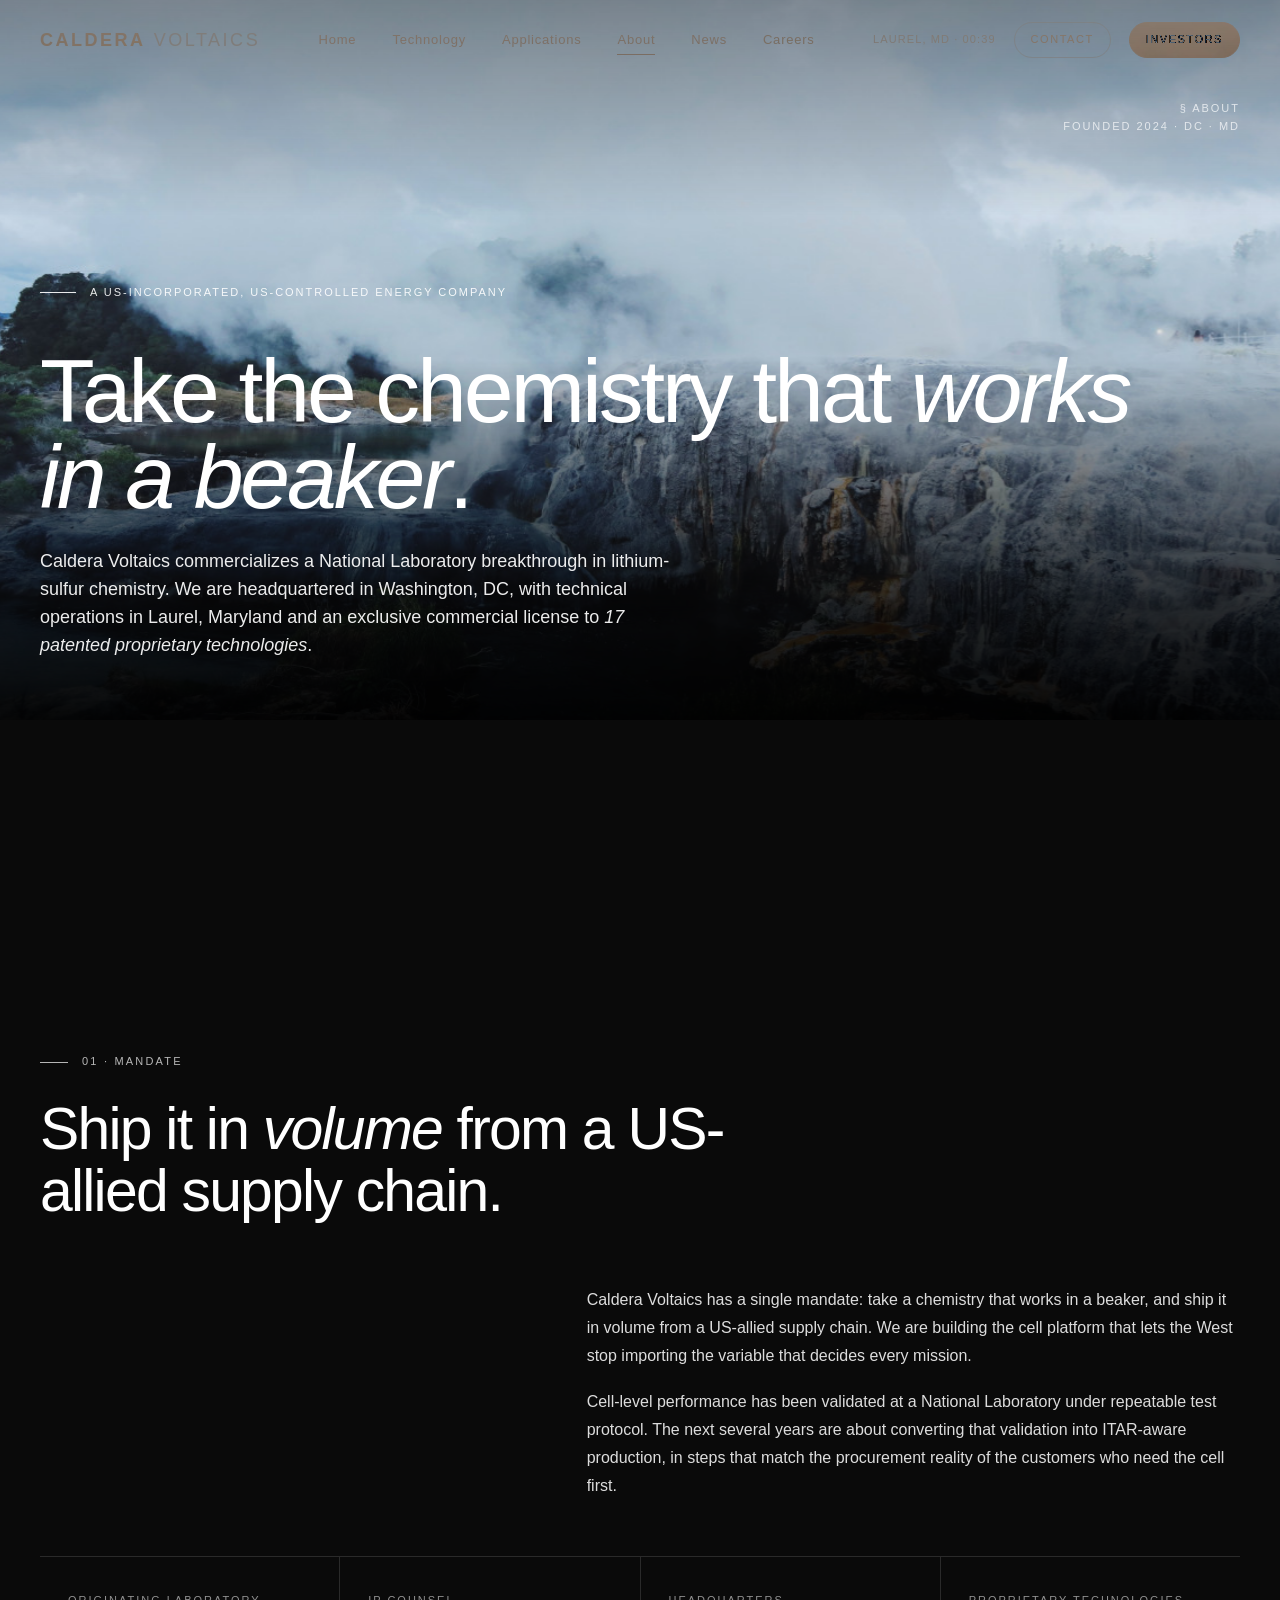
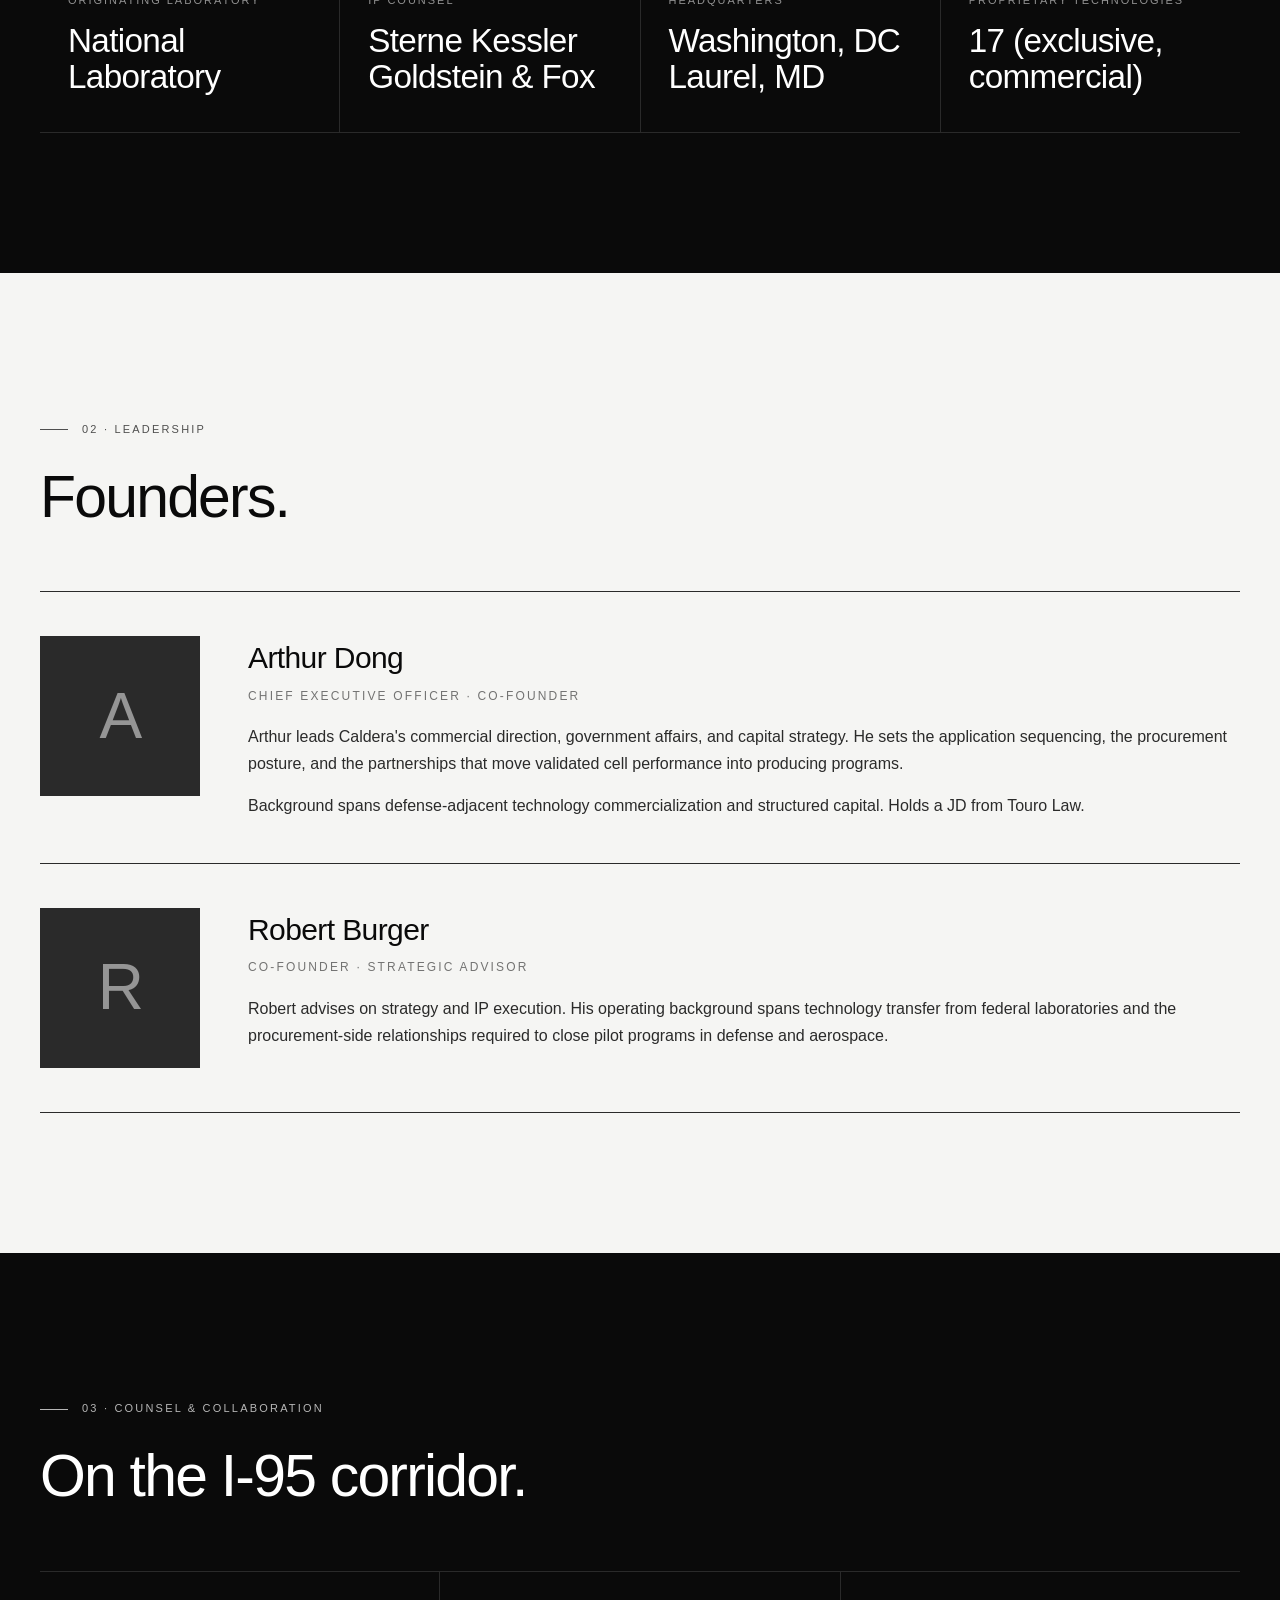
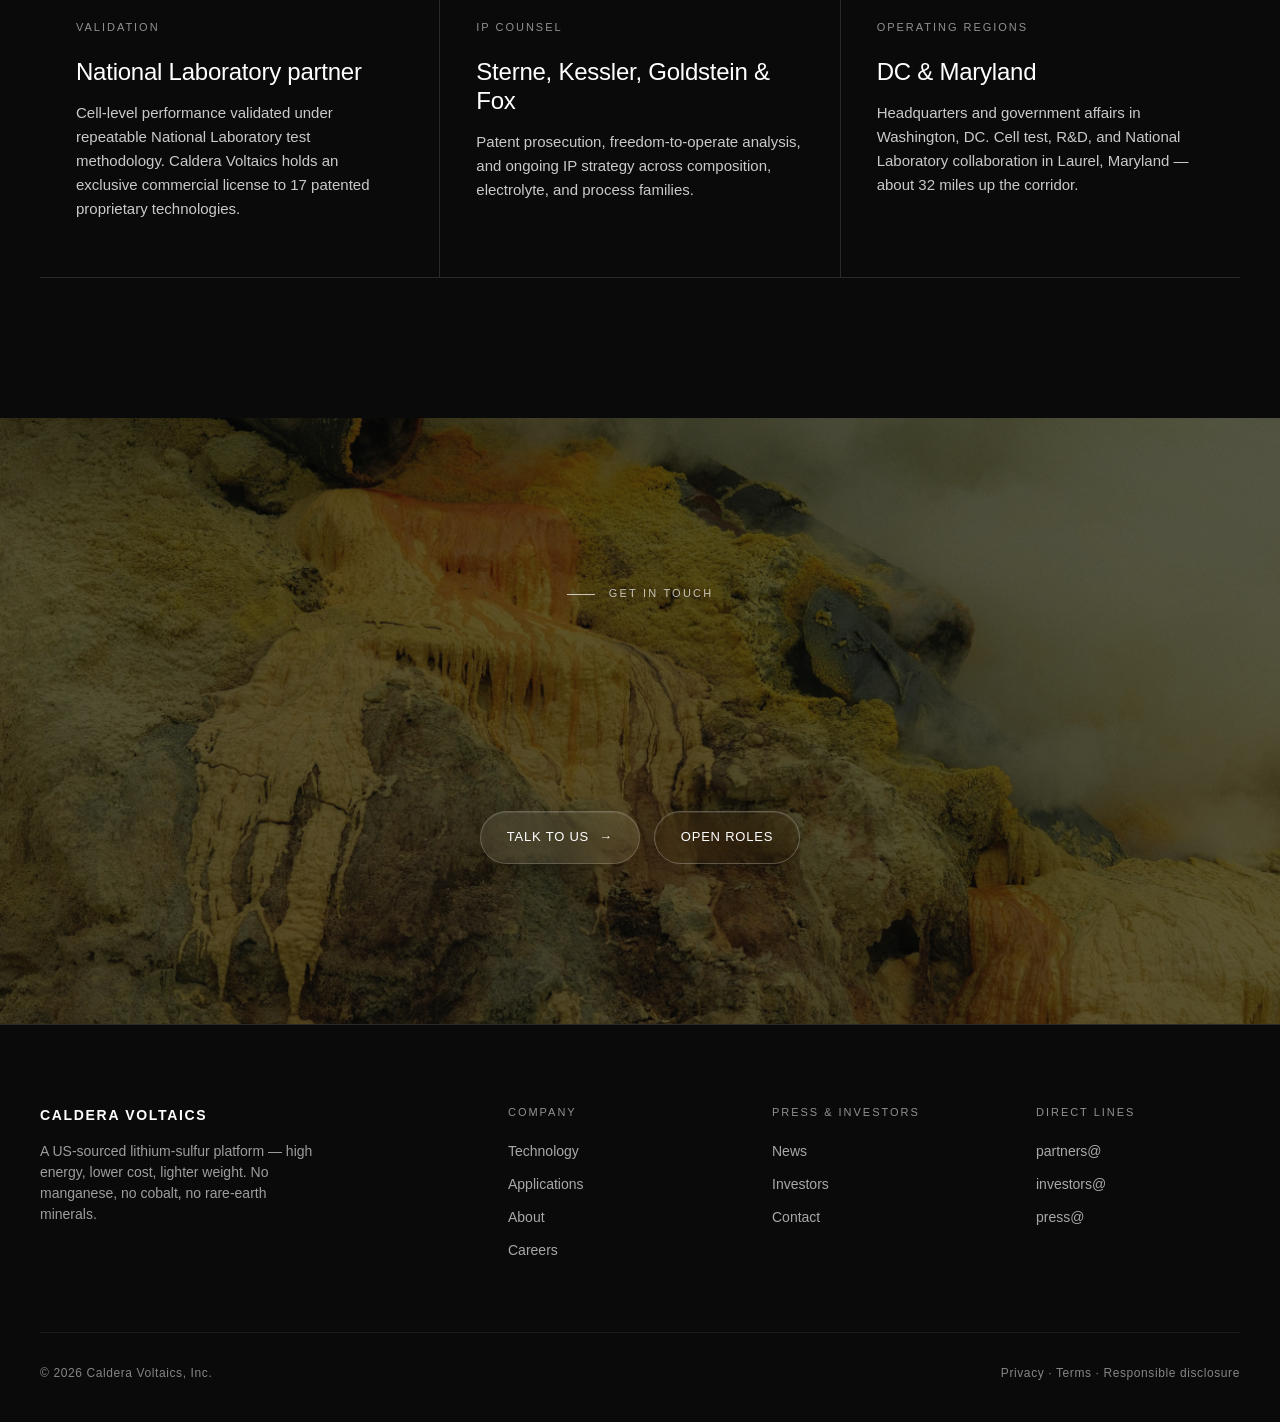
==== commit a5749e6e: "Site-wide compliance sweep per meeting notes - Strip all 'Solid-state' / Johns Hopkins APL / UUV / 4" ====
--- a/about.html
+++ b/about.html
@@ -41,7 +41,7 @@
     <div class="subhero__inner">
       <div class="hero__eyebrow">A US-incorporated, US-controlled energy company</div>
       <h1 class="subhero__h">Take the chemistry that <em>works in a beaker</em>.</h1>
-      <p class="subhero__lede">Caldera Voltaics commercializes a national-laboratory breakthrough in lithium-sulfur chemistry. We are headquartered in Washington, DC, with technical operations in Maryland and an exclusive commercial license to <em>seventeen patent families</em> from Johns Hopkins APL.</p>
+      <p class="subhero__lede">Caldera Voltaics commercializes a National Laboratory breakthrough in lithium-sulfur chemistry. We are headquartered in Washington, DC, with technical operations in Laurel, Maryland and an exclusive commercial license to <em>17 patented proprietary technologies</em>.</p>
     </div>
   </div>
 </section>
@@ -57,14 +57,14 @@
       <div></div>
       <div>
         <p><strong>Caldera Voltaics has a single mandate:</strong> take a chemistry that works in a beaker, and ship it in volume from a US-allied supply chain. We are building the cell platform that lets the West stop importing the variable that decides every mission.</p>
-        <p>Cell-level performance has been validated at Johns Hopkins APL under repeatable test protocol. The next several years are about converting that validation into ITAR-aware production, in steps that match the procurement reality of the customers who need the cell first.</p>
+        <p>Cell-level performance has been validated at a National Laboratory under repeatable test protocol. The next several years are about converting that validation into ITAR-aware production, in steps that match the procurement reality of the customers who need the cell first.</p>
       </div>
     </div>
 
     <div class="meta-band">
       <div class="meta-band__cell">
         <div class="meta-band__lbl">Originating laboratory</div>
-        <div class="meta-band__val">Johns Hopkins APL</div>
+        <div class="meta-band__val">National Laboratory</div>
       </div>
       <div class="meta-band__cell">
         <div class="meta-band__lbl">IP counsel</div>
@@ -75,7 +75,7 @@
         <div class="meta-band__val">Washington, DC<br>Laurel, MD</div>
       </div>
       <div class="meta-band__cell">
-        <div class="meta-band__lbl">Patents under license</div>
+        <div class="meta-band__lbl">Proprietary technologies</div>
         <div class="meta-band__val">17 (exclusive,<br>commercial)</div>
       </div>
     </div>
@@ -123,8 +123,8 @@
     <div class="cards">
       <div class="card">
         <span class="card__ix">Validation</span>
-        <h3 class="card__h">Johns Hopkins APL</h3>
-        <p class="card__body">Cell-level performance validated under repeatable APL test methodology. Caldera holds an exclusive commercial license to seventeen patent families originating from APL research.</p>
+        <h3 class="card__h">National Laboratory partner</h3>
+        <p class="card__body">Cell-level performance validated under repeatable National Laboratory test methodology. Caldera Voltaics holds an exclusive commercial license to 17 patented proprietary technologies.</p>
       </div>
       <div class="card">
         <span class="card__ix">IP counsel</span>
@@ -134,7 +134,7 @@
       <div class="card">
         <span class="card__ix">Operating regions</span>
         <h3 class="card__h">DC &amp; Maryland</h3>
-        <p class="card__body">Headquarters and government affairs in Washington, DC. Cell test, R&amp;D, and APL collaboration in Laurel, Maryland — about 32 miles up the corridor.</p>
+        <p class="card__body">Headquarters and government affairs in Washington, DC. Cell test, R&amp;D, and National Laboratory collaboration in Laurel, Maryland — about 32 miles up the corridor.</p>
       </div>
     </div>
   </div>
@@ -160,7 +160,7 @@
   <div class="footer__inner">
     <div>
       <div class="footer__brand">CALDERA VOLTAICS</div>
-      <p class="footer__tag">A US-sourced lithium-sulfur platform — twice the energy density of incumbent lithium-ion at a fraction of the materials cost.</p>
+      <p class="footer__tag">A US-sourced lithium-sulfur platform — high energy, lower cost, lighter weight. No manganese, no cobalt, no rare-earth minerals.</p>
     </div>
     <div class="footer__col">
       <div class="footer__col-h">Company</div>
--- a/css/style.css
+++ b/css/style.css
@@ -48,8 +48,8 @@
 }
 .nav__brand {
   font-weight: 700;
-  letter-spacing: 0.12em;
-  font-size: 13px;
+  letter-spacing: 0.14em;
+  font-size: 18px;
   text-transform: uppercase;
 }
 .nav__brand span { font-weight: 400; opacity: 0.6; margin-left: 8px; }
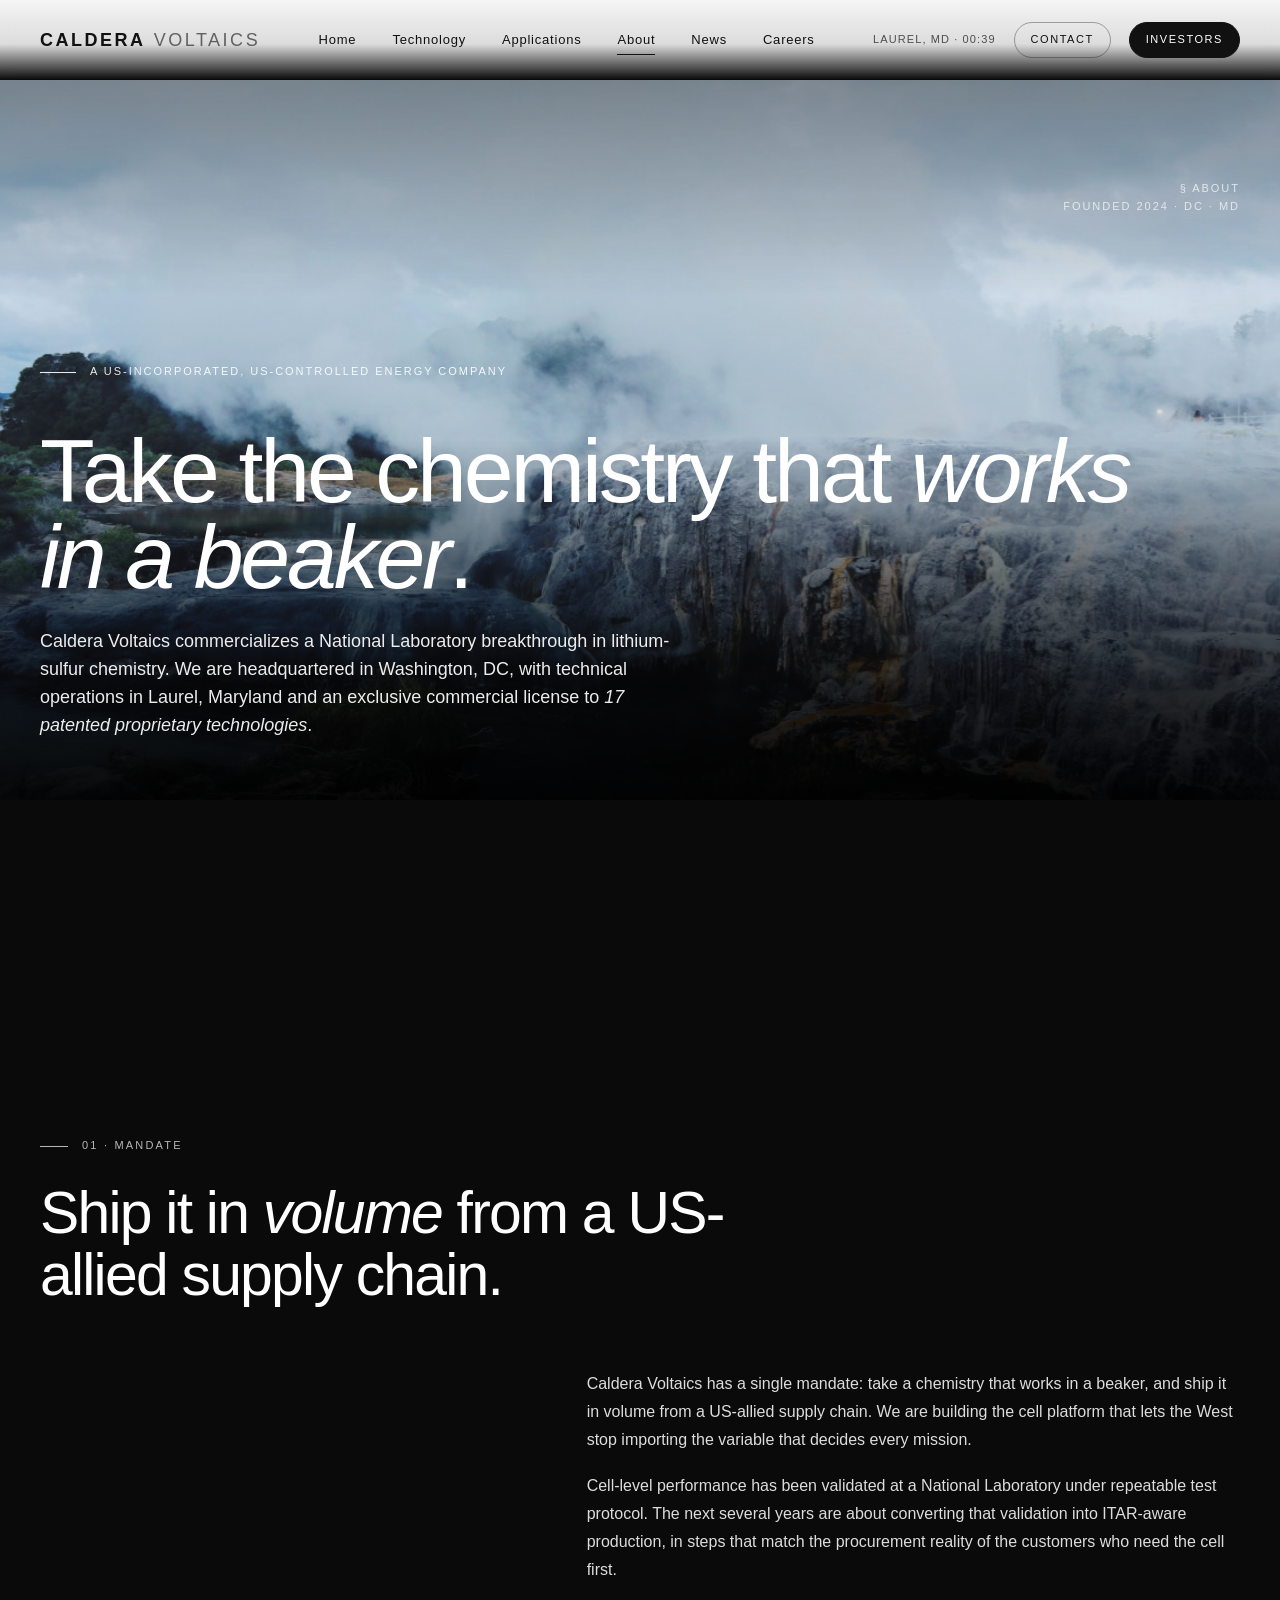
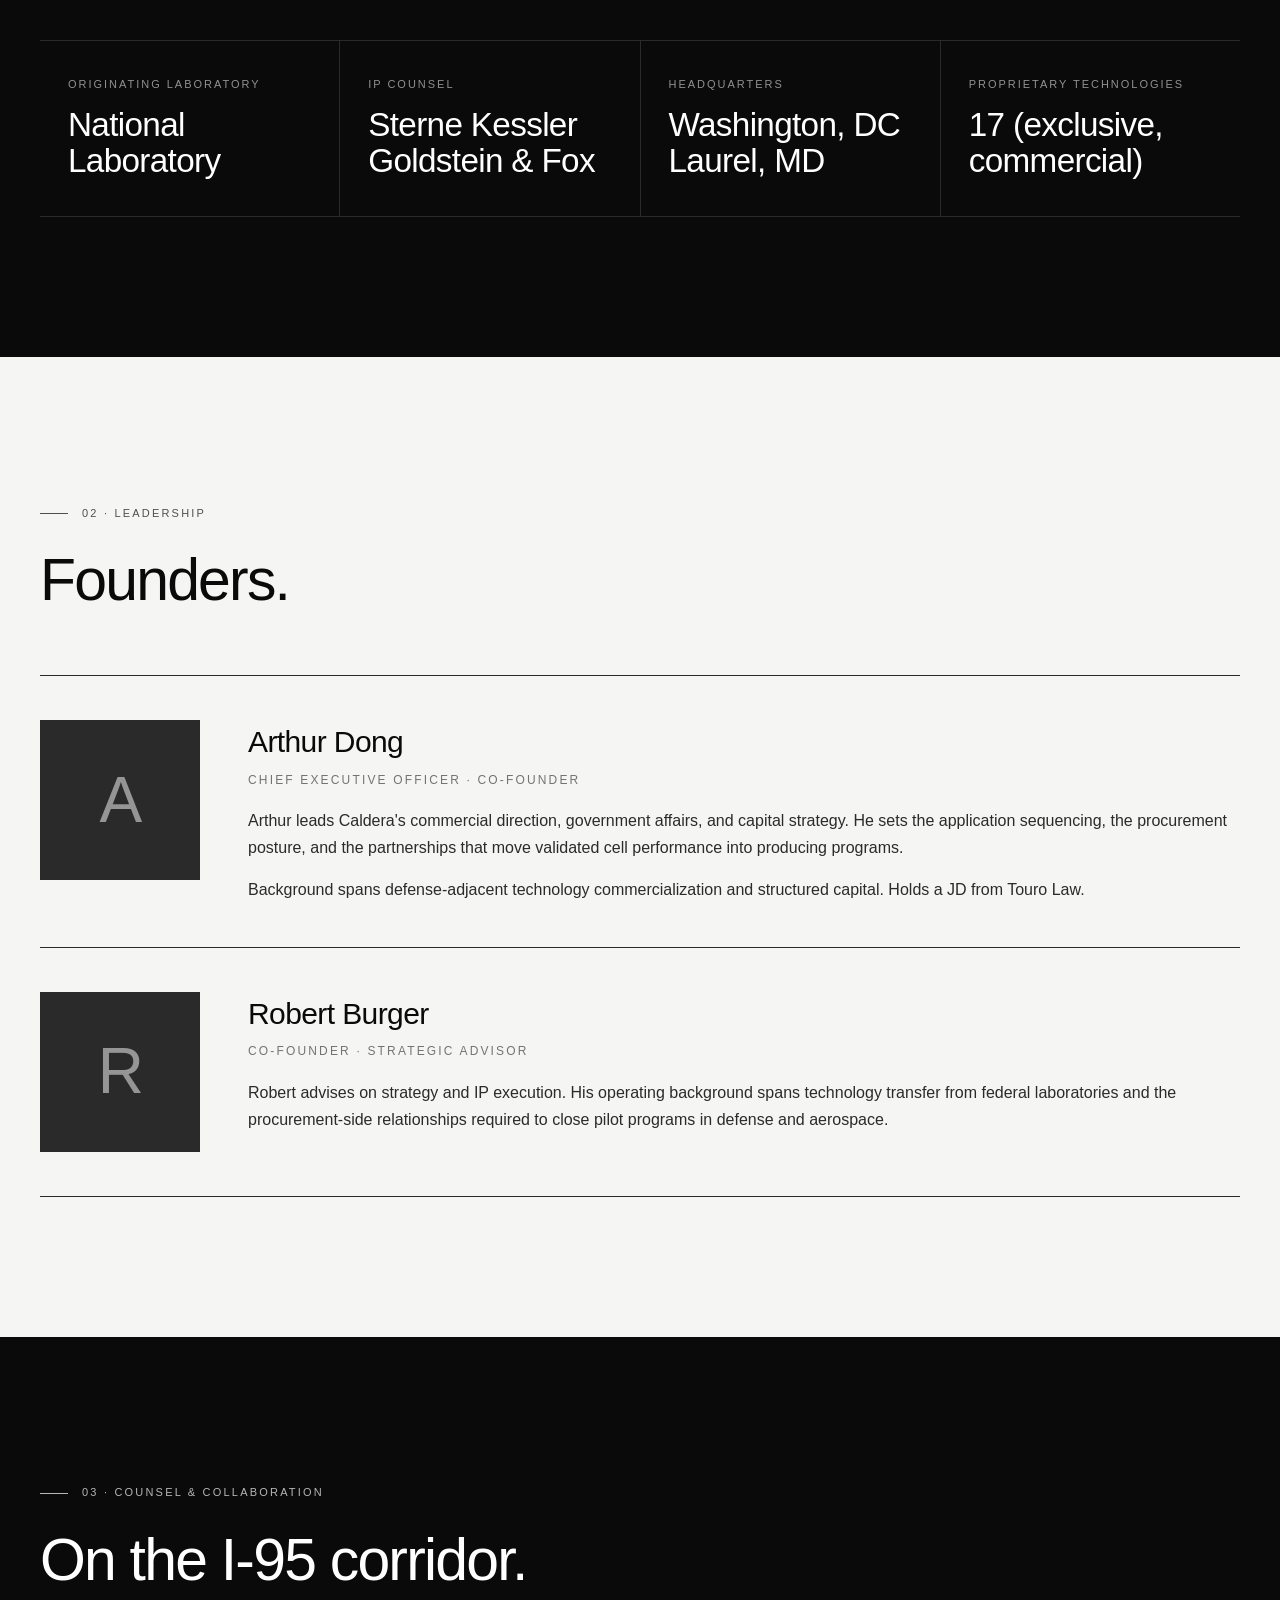
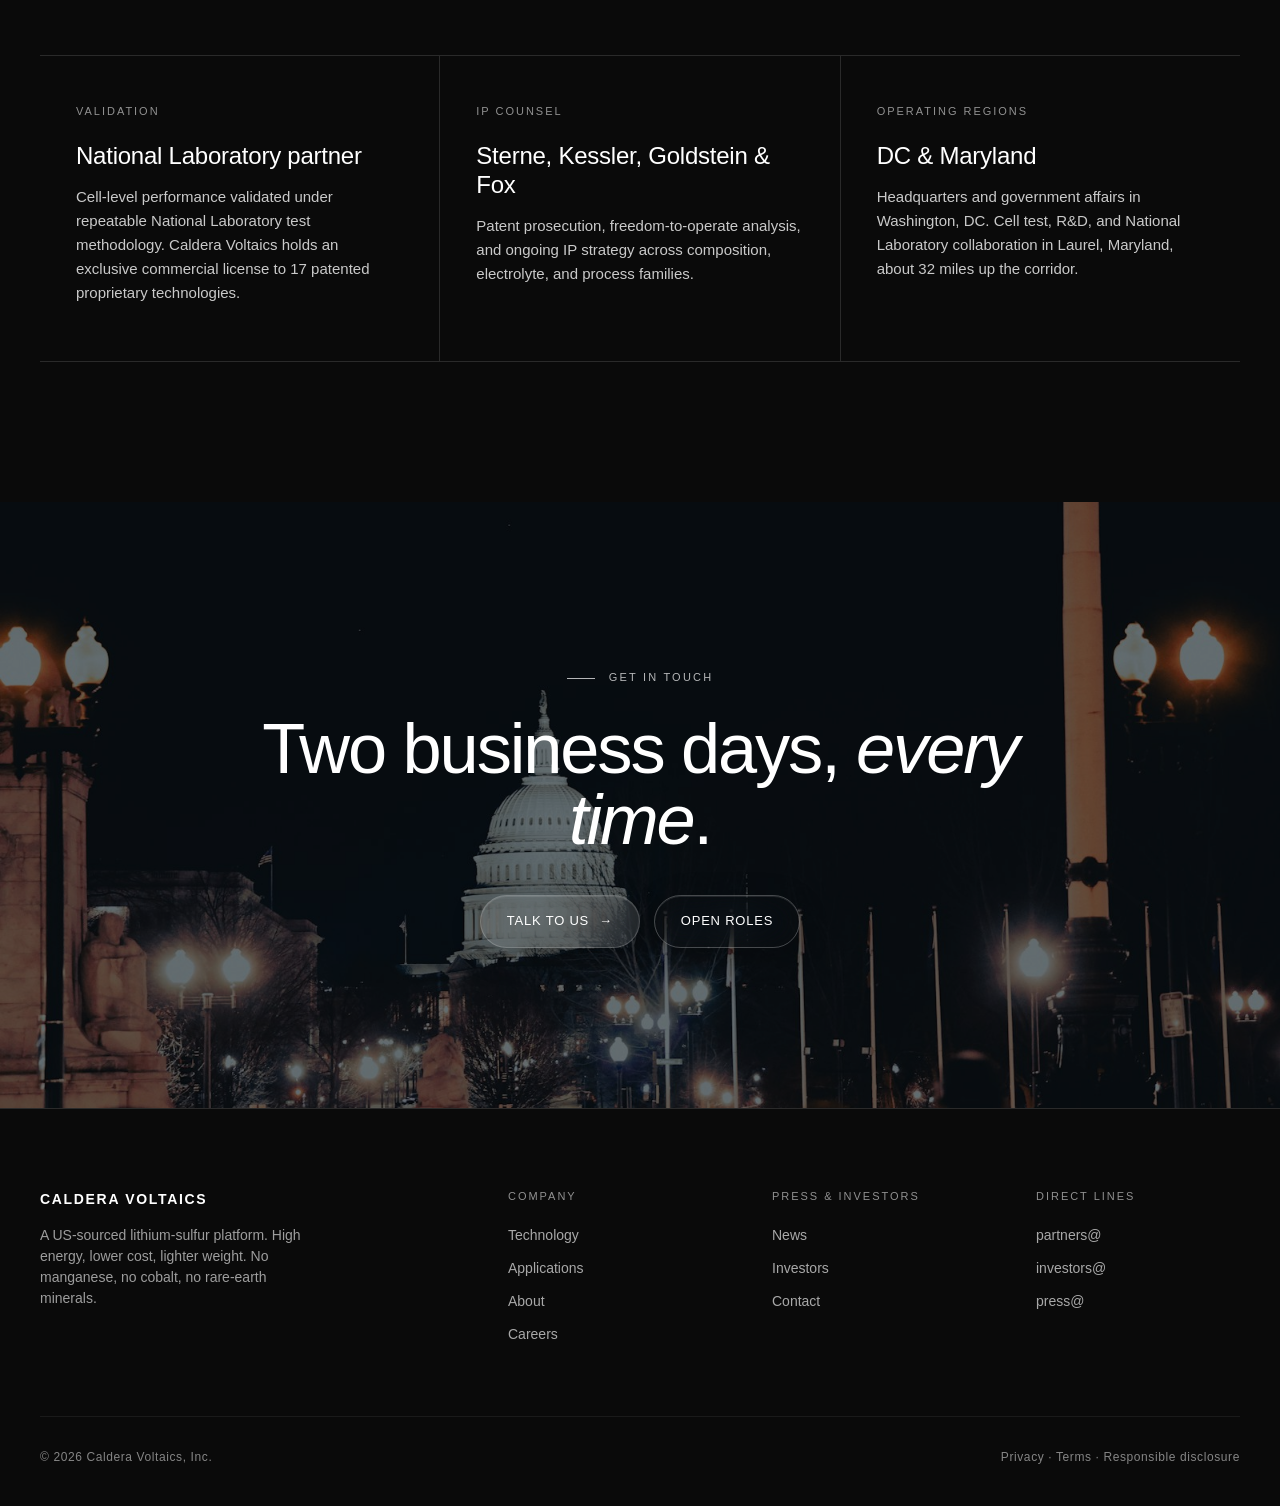
==== commit aa01a533: "Header redesign, em-dash sweep, image diversification Header (CSS) - Replace mix-blend-mode trick wi" ====
--- a/about.html
+++ b/about.html
@@ -3,7 +3,7 @@
 <head>
 <meta charset="UTF-8">
 <meta name="viewport" content="width=device-width, initial-scale=1.0">
-<title>About — Caldera Voltaics</title>
+<title>About | Caldera Voltaics</title>
 <link rel="stylesheet" href="css/style.css">
 </head>
 <body>
@@ -134,7 +134,7 @@
       <div class="card">
         <span class="card__ix">Operating regions</span>
         <h3 class="card__h">DC &amp; Maryland</h3>
-        <p class="card__body">Headquarters and government affairs in Washington, DC. Cell test, R&amp;D, and National Laboratory collaboration in Laurel, Maryland — about 32 miles up the corridor.</p>
+        <p class="card__body">Headquarters and government affairs in Washington, DC. Cell test, R&amp;D, and National Laboratory collaboration in Laurel, Maryland, about 32 miles up the corridor.</p>
       </div>
     </div>
   </div>
@@ -143,7 +143,7 @@
 <!-- ============ CTA STRIP ============ -->
 <section class="cta-strip">
   <div class="cta-strip__bg">
-    <img class="mono" src="assets/images/denis-shchigolev-zehOz9zb4Cw-unsplash.jpeg" alt="">
+    <img class="mono" src="assets/images/lan-gao-KQm8aKDeob8-unsplash.jpeg" alt="">
   </div>
   <div class="cta-strip__inner">
     <div class="eyebrow" style="justify-content:center;">Get in touch</div>
@@ -160,7 +160,7 @@
   <div class="footer__inner">
     <div>
       <div class="footer__brand">CALDERA VOLTAICS</div>
-      <p class="footer__tag">A US-sourced lithium-sulfur platform — high energy, lower cost, lighter weight. No manganese, no cobalt, no rare-earth minerals.</p>
+      <p class="footer__tag">A US-sourced lithium-sulfur platform. High energy, lower cost, lighter weight. No manganese, no cobalt, no rare-earth minerals.</p>
     </div>
     <div class="footer__col">
       <div class="footer__col-h">Company</div>
--- a/css/style.css
+++ b/css/style.css
@@ -37,14 +37,19 @@
 
 /* ---------- NAV ---------- */
 .nav {
-  position: fixed; top: 0; left: 0; right: 0;
+  position: sticky; top: 0; left: 0; right: 0;
   z-index: 100;
   padding: 22px 40px;
   display: flex; align-items: center; justify-content: space-between;
   font-size: 13px;
   letter-spacing: 0.04em;
-  mix-blend-mode: difference;
-  color: white;
+  color: #111;
+  background: linear-gradient(to bottom,
+    rgba(255,255,255,0.96) 0%,
+    rgba(255,255,255,0.86) 55%,
+    rgba(255,255,255,0) 100%);
+  backdrop-filter: blur(10px);
+  -webkit-backdrop-filter: blur(10px);
 }
 .nav__brand {
   font-weight: 700;
@@ -55,7 +60,7 @@
 .nav__brand span { font-weight: 400; opacity: 0.6; margin-left: 8px; }
 .nav__links { display: flex; gap: 36px; list-style: none; }
 .nav__links a {
-  color: white;
+  color: #111;
   text-decoration: none;
   font-size: 13px;
   letter-spacing: 0.06em;
@@ -849,27 +854,27 @@
 .nav__cta {
   display: inline-flex; align-items: center;
   padding: 9px 16px;
-  border: 1px solid rgba(255,255,255,0.35);
+  border: 1px solid rgba(17,17,17,0.35);
   border-radius: 100px;
-  color: white;
+  color: #111;
   text-decoration: none;
   font-size: 11px;
   letter-spacing: 0.14em;
   text-transform: uppercase;
   transition: all 0.3s var(--ease);
 }
-.nav__cta:hover { border-color: white; background: rgba(255,255,255,0.08); }
+.nav__cta:hover { border-color: #111; background: rgba(17,17,17,0.06); }
 .nav__cta--solid {
-  background: white;
-  color: var(--ink);
-  border-color: white;
-}
-.nav__cta--solid:hover { background: rgba(255,255,255,0.85); color: var(--ink); }
+  background: #111;
+  color: #fff;
+  border-color: #111;
+}
+.nav__cta--solid:hover { background: rgba(17,17,17,0.85); color: #fff; }
 .nav__cta.active {
-  background: rgba(255,255,255,0.14);
-  border-color: rgba(255,255,255,0.7);
-}
-.nav__cta--solid.active { background: white; }
+  background: rgba(17,17,17,0.08);
+  border-color: rgba(17,17,17,0.7);
+}
+.nav__cta--solid.active { background: #111; color: #fff; }
 
 /* ---------- SUBPAGE HERO (shorter than home hero, same vocabulary) ---------- */
 .subhero {
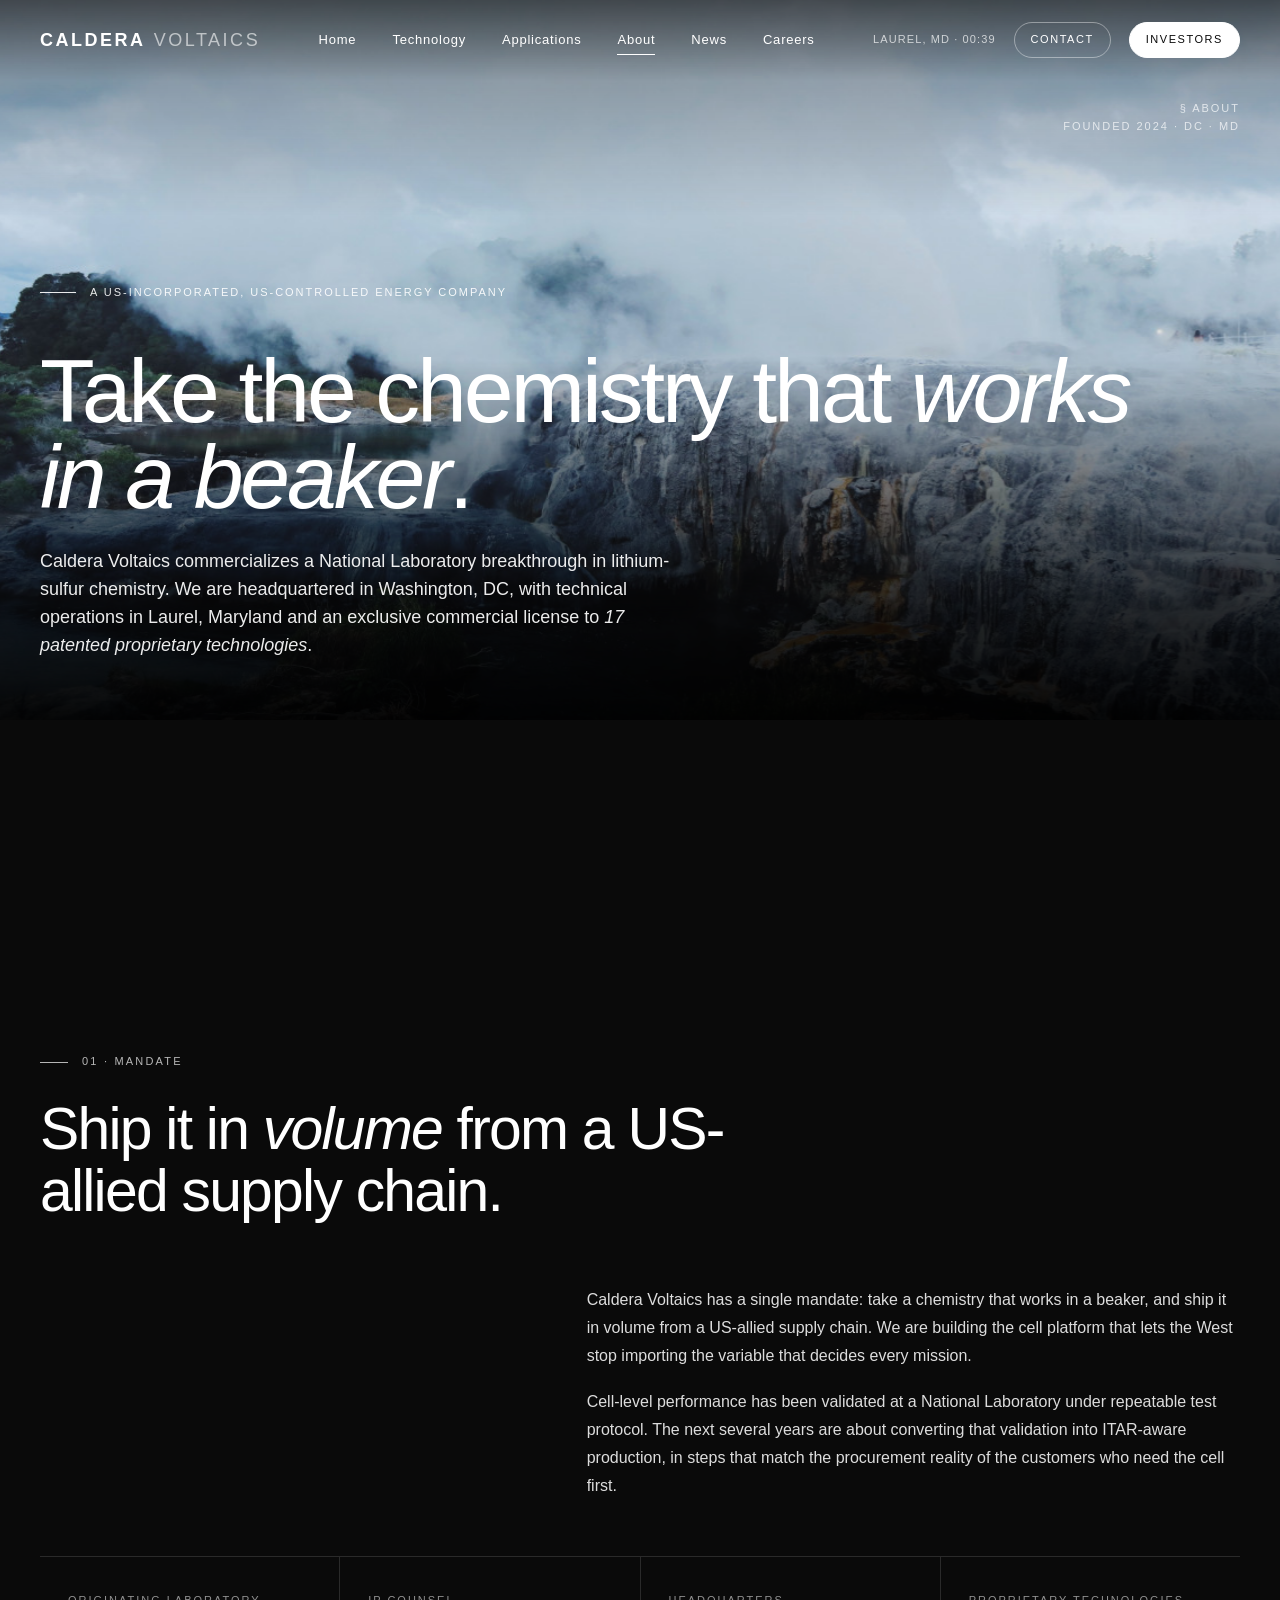
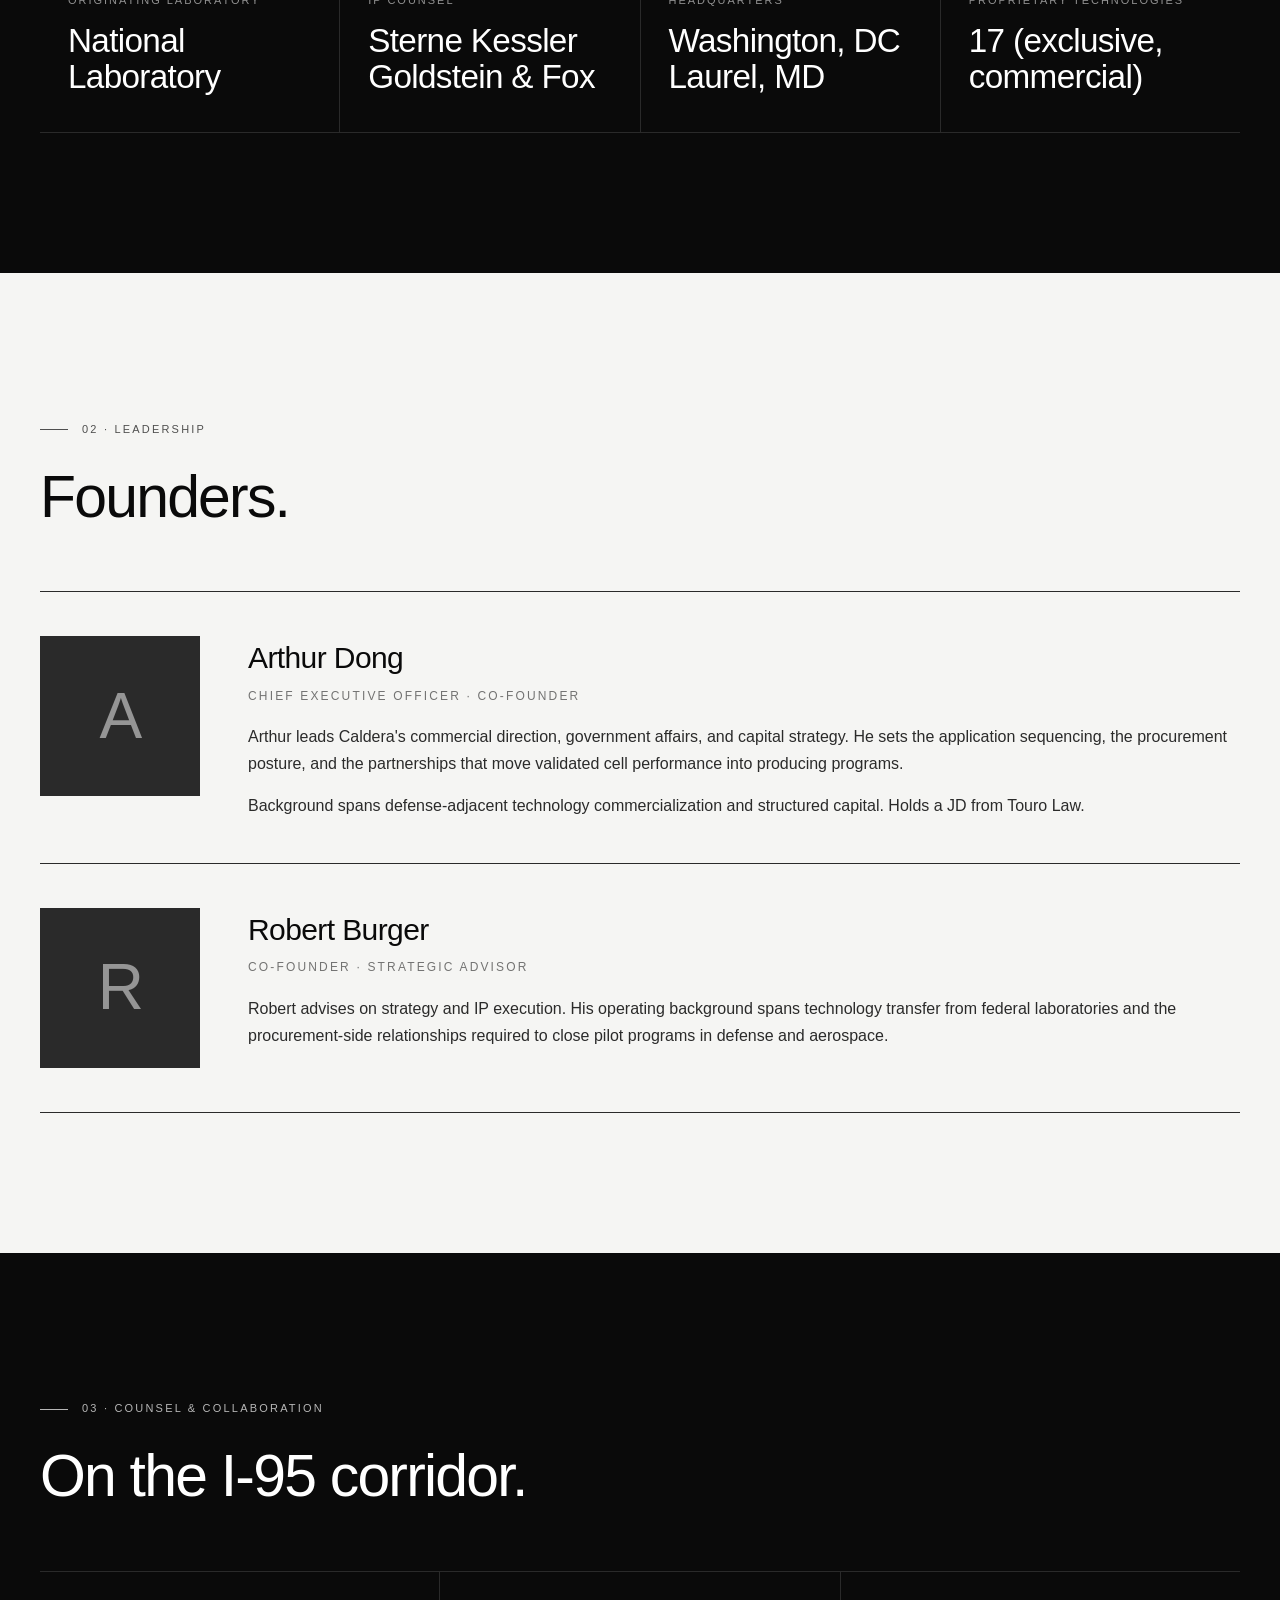
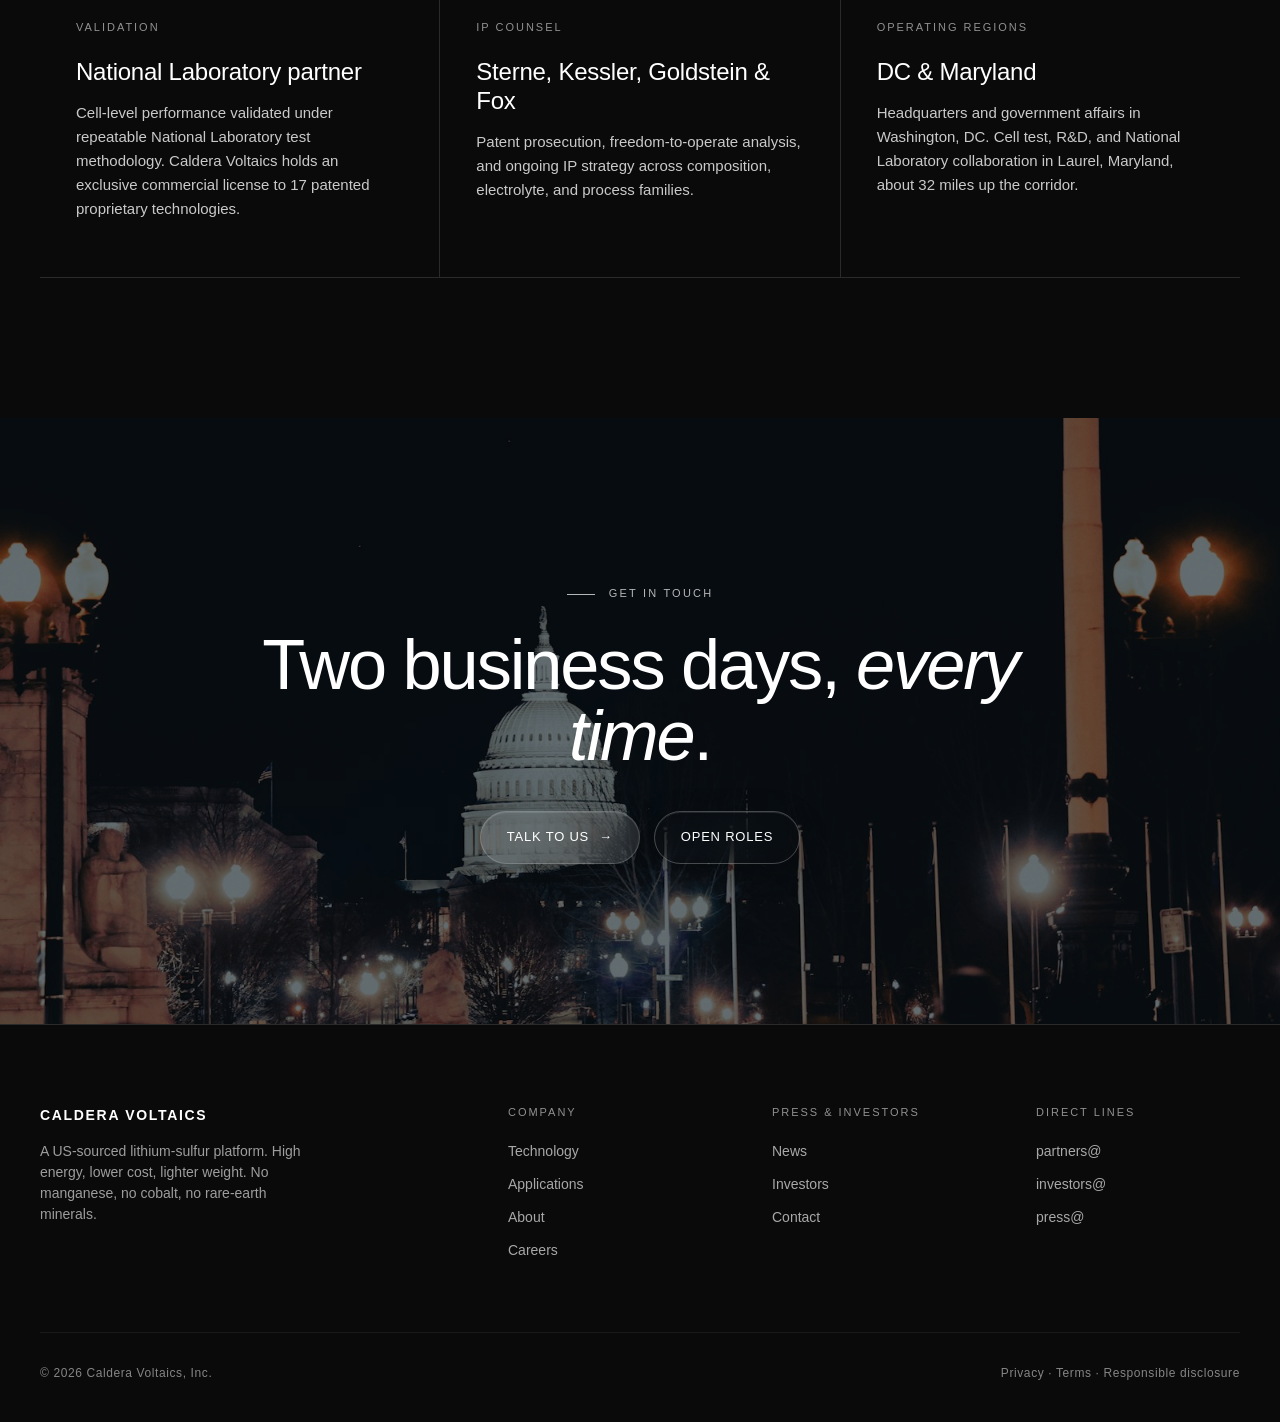
==== commit 2fa416b5: "Fix responsive issues on mobile + tablet Matrix tables (technology + applications) now stack on mobi" ====
--- a/about.html
+++ b/about.html
@@ -24,7 +24,20 @@
     <a href="contact.html" class="nav__cta">Contact</a>
     <a href="investors.html" class="nav__cta nav__cta--solid">Investors</a>
   </div>
+  <button class="nav__toggle" type="button" aria-label="Toggle menu" aria-controls="nav-drawer" aria-expanded="false"><span></span><span></span><span></span></button>
 </nav>
+
+<!-- ============ MOBILE DRAWER ============ -->
+<div class="nav__drawer" id="nav-drawer">
+  <a href="index.html">Home</a>
+  <a href="technology.html">Technology</a>
+  <a href="applications.html">Applications</a>
+  <a href="about.html">About</a>
+  <a href="news.html">News</a>
+  <a href="careers.html">Careers</a>
+  <a href="contact.html">Contact</a>
+  <a href="investors.html">Investors</a>
+</div>
 
 <!-- ============ SUBHERO ============ -->
 <section class="subhero">
--- a/css/style.css
+++ b/css/style.css
@@ -37,20 +37,20 @@
 
 /* ---------- NAV ---------- */
 .nav {
-  position: sticky; top: 0; left: 0; right: 0;
+  position: fixed; top: 0; left: 0; right: 0;
   z-index: 100;
   padding: 22px 40px;
   display: flex; align-items: center; justify-content: space-between;
   font-size: 13px;
   letter-spacing: 0.04em;
-  color: #111;
+  color: #fff;
   background: linear-gradient(to bottom,
-    rgba(255,255,255,0.96) 0%,
-    rgba(255,255,255,0.86) 55%,
-    rgba(255,255,255,0) 100%);
-  backdrop-filter: blur(10px);
-  -webkit-backdrop-filter: blur(10px);
-}
+    rgba(0,0,0,0.45) 0%,
+    rgba(0,0,0,0.18) 60%,
+    rgba(0,0,0,0) 100%);
+  pointer-events: none;
+}
+.nav > * { pointer-events: auto; }
 .nav__brand {
   font-weight: 700;
   letter-spacing: 0.14em;
@@ -60,7 +60,7 @@
 .nav__brand span { font-weight: 400; opacity: 0.6; margin-left: 8px; }
 .nav__links { display: flex; gap: 36px; list-style: none; }
 .nav__links a {
-  color: #111;
+  color: #fff;
   text-decoration: none;
   font-size: 13px;
   letter-spacing: 0.06em;
@@ -127,13 +127,15 @@
   width: 100%; height: 100%;
   overflow: hidden;
 }
-.hero__media img {
+.hero__media img,
+.hero__media video {
   position: absolute; inset: 0;
   width: 100%; height: 100%;
   object-fit: cover;
-  transform: scale(1.04);
   will-change: transform;
 }
+.hero__media img { transform: scale(1.04); }
+.hero__media video { background: #0a0a0a; }
 .hero__overlay {
   position: absolute; inset: 0;
   background: #000;
@@ -854,27 +856,27 @@
 .nav__cta {
   display: inline-flex; align-items: center;
   padding: 9px 16px;
-  border: 1px solid rgba(17,17,17,0.35);
+  border: 1px solid rgba(255,255,255,0.4);
   border-radius: 100px;
-  color: #111;
+  color: #fff;
   text-decoration: none;
   font-size: 11px;
   letter-spacing: 0.14em;
   text-transform: uppercase;
   transition: all 0.3s var(--ease);
 }
-.nav__cta:hover { border-color: #111; background: rgba(17,17,17,0.06); }
+.nav__cta:hover { border-color: #fff; background: rgba(255,255,255,0.1); }
 .nav__cta--solid {
-  background: #111;
-  color: #fff;
-  border-color: #111;
-}
-.nav__cta--solid:hover { background: rgba(17,17,17,0.85); color: #fff; }
+  background: #fff;
+  color: var(--ink);
+  border-color: #fff;
+}
+.nav__cta--solid:hover { background: rgba(255,255,255,0.85); color: var(--ink); }
 .nav__cta.active {
-  background: rgba(17,17,17,0.08);
-  border-color: rgba(17,17,17,0.7);
-}
-.nav__cta--solid.active { background: #111; color: #fff; }
+  background: rgba(255,255,255,0.15);
+  border-color: rgba(255,255,255,0.75);
+}
+.nav__cta--solid.active { background: #fff; color: var(--ink); }
 
 /* ---------- SUBPAGE HERO (shorter than home hero, same vocabulary) ---------- */
 .subhero {
@@ -1277,12 +1279,60 @@
   text-transform: uppercase;
 }
 
+/* ---------- MOBILE MENU TOGGLE ---------- */
+.nav__toggle {
+  display: none;
+  background: transparent;
+  border: 1px solid rgba(255,255,255,0.4);
+  border-radius: 100px;
+  width: 44px; height: 36px;
+  padding: 0;
+  cursor: pointer;
+  position: relative;
+}
+.nav__toggle span {
+  position: absolute;
+  left: 50%; top: 50%;
+  width: 16px; height: 1.5px;
+  background: #fff;
+  transform: translate(-50%, -50%);
+  transition: transform 0.25s var(--ease), opacity 0.25s var(--ease);
+}
+.nav__toggle span:nth-child(1) { transform: translate(-50%, calc(-50% - 5px)); }
+.nav__toggle span:nth-child(3) { transform: translate(-50%, calc(-50% + 5px)); }
+.nav__menu-open .nav__toggle span:nth-child(1) { transform: translate(-50%, -50%) rotate(45deg); }
+.nav__menu-open .nav__toggle span:nth-child(2) { opacity: 0; }
+.nav__menu-open .nav__toggle span:nth-child(3) { transform: translate(-50%, -50%) rotate(-45deg); }
+
+.nav__drawer {
+  display: none;
+  position: fixed;
+  inset: 0;
+  background: rgba(8, 8, 8, 0.96);
+  z-index: 99;
+  flex-direction: column;
+  padding: 100px 28px 40px;
+  gap: 14px;
+}
+.nav__drawer a {
+  color: #fff;
+  text-decoration: none;
+  font-size: 24px;
+  letter-spacing: 0.04em;
+  padding: 14px 0;
+  border-bottom: 1px solid rgba(255,255,255,0.1);
+}
+.nav__drawer a:last-of-type { border-bottom: 0; }
+.nav__menu-open .nav__drawer { display: flex; }
+.nav__menu-open { overflow: hidden; }
+
 /* ---------- RESPONSIVE ---------- */
 @media (max-width: 1024px) {
   .nav { padding: 18px 24px; }
   .nav__links { display: none; }
-  .nav__right { gap: 12px; font-size: 10px; }
+  .nav__right { gap: 10px; font-size: 10px; }
   .nav__clock { display: none; }
+  .nav__toggle { display: inline-flex; align-items: center; justify-content: center; }
   .section, .stats, .tech, .apps, .about, .cta-strip, footer { padding-left: 24px; padding-right: 24px; }
   .hero__content { padding: 80px 24px 48px; }
   .subhero__inner { padding: 100px 24px 48px; }
@@ -1306,12 +1356,46 @@
 }
 
 @media (max-width: 600px) {
+  .nav__brand { font-size: 14px; letter-spacing: 0.12em; }
+  .nav__brand span { display: none; }
+  .nav__cta { padding: 7px 12px; font-size: 10px; letter-spacing: 0.1em; }
   .stats__inner { grid-template-columns: 1fr; }
   .footer__inner { grid-template-columns: 1fr; }
   .footer__bottom { flex-direction: column; gap: 12px; }
-  .matrix__row { font-size: 12px; }
   .meta-band { grid-template-columns: 1fr; }
   .job { grid-template-columns: 1fr auto; }
   .job__dept { display: none; }
   .section { padding: 90px 24px; }
-}
+
+  /* Matrix: stack each row as its own block on mobile. First cell becomes
+     the row label, remaining cells stack below. Head row hides because the
+     column labels lose meaning once cells are stacked. */
+  .matrix__row,
+  .matrix--4 .matrix__row {
+    grid-template-columns: 1fr;
+    gap: 6px;
+    padding: 18px 0;
+    font-size: 14px;
+  }
+  .matrix__row--head { display: none; }
+  .matrix__row > div:first-child {
+    font-size: 11px;
+    letter-spacing: 0.14em;
+    text-transform: uppercase;
+    opacity: 0.55;
+    font-weight: 500;
+  }
+  .matrix__row > div.tl { font-size: 16px; }
+
+  /* Stronger overlay over subhero hero images so white text stays legible
+     on mobile, where image detail competes with copy more aggressively. */
+  .subhero__shade,
+  .hero__shade {
+    background: linear-gradient(180deg,
+      rgba(0,0,0,0.55) 0%,
+      rgba(0,0,0,0.2) 30%,
+      rgba(0,0,0,0.2) 50%,
+      rgba(0,0,0,0.85) 85%,
+      rgba(0,0,0,0.95) 100%);
+  }
+}
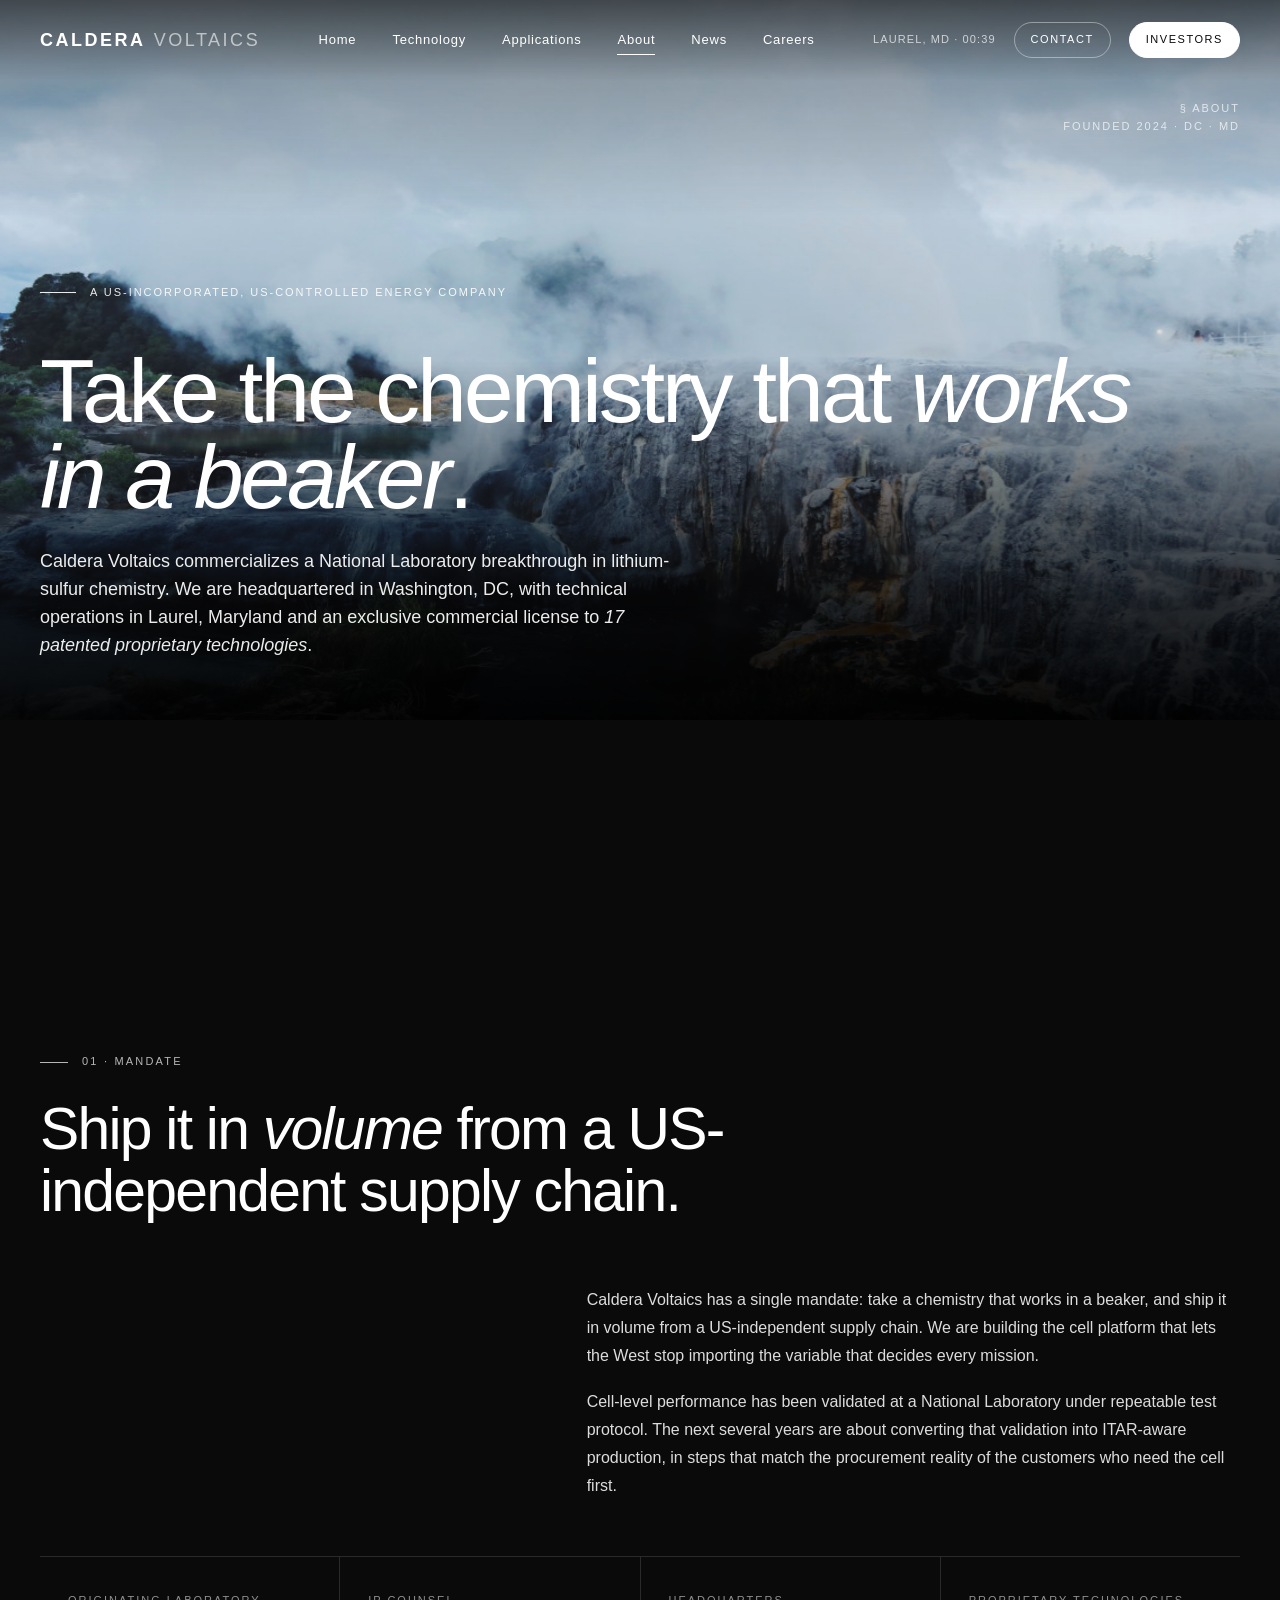
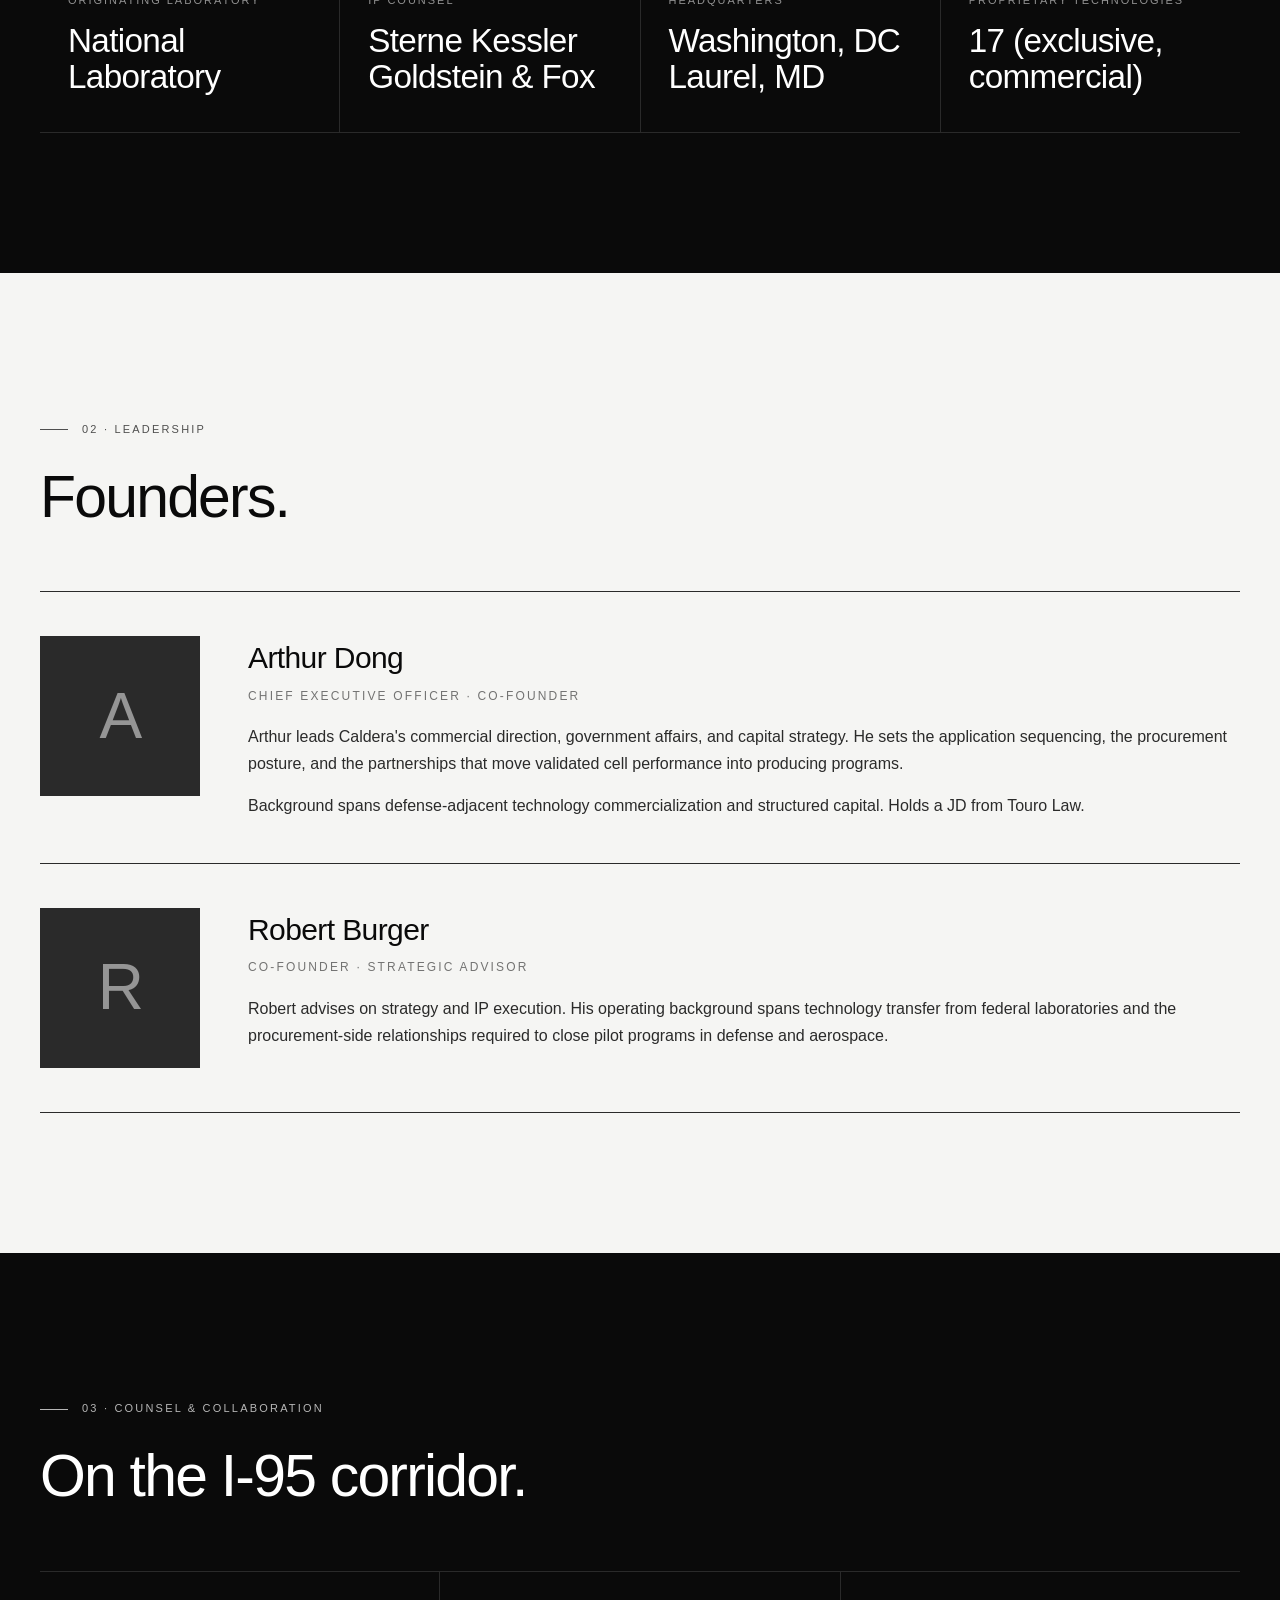
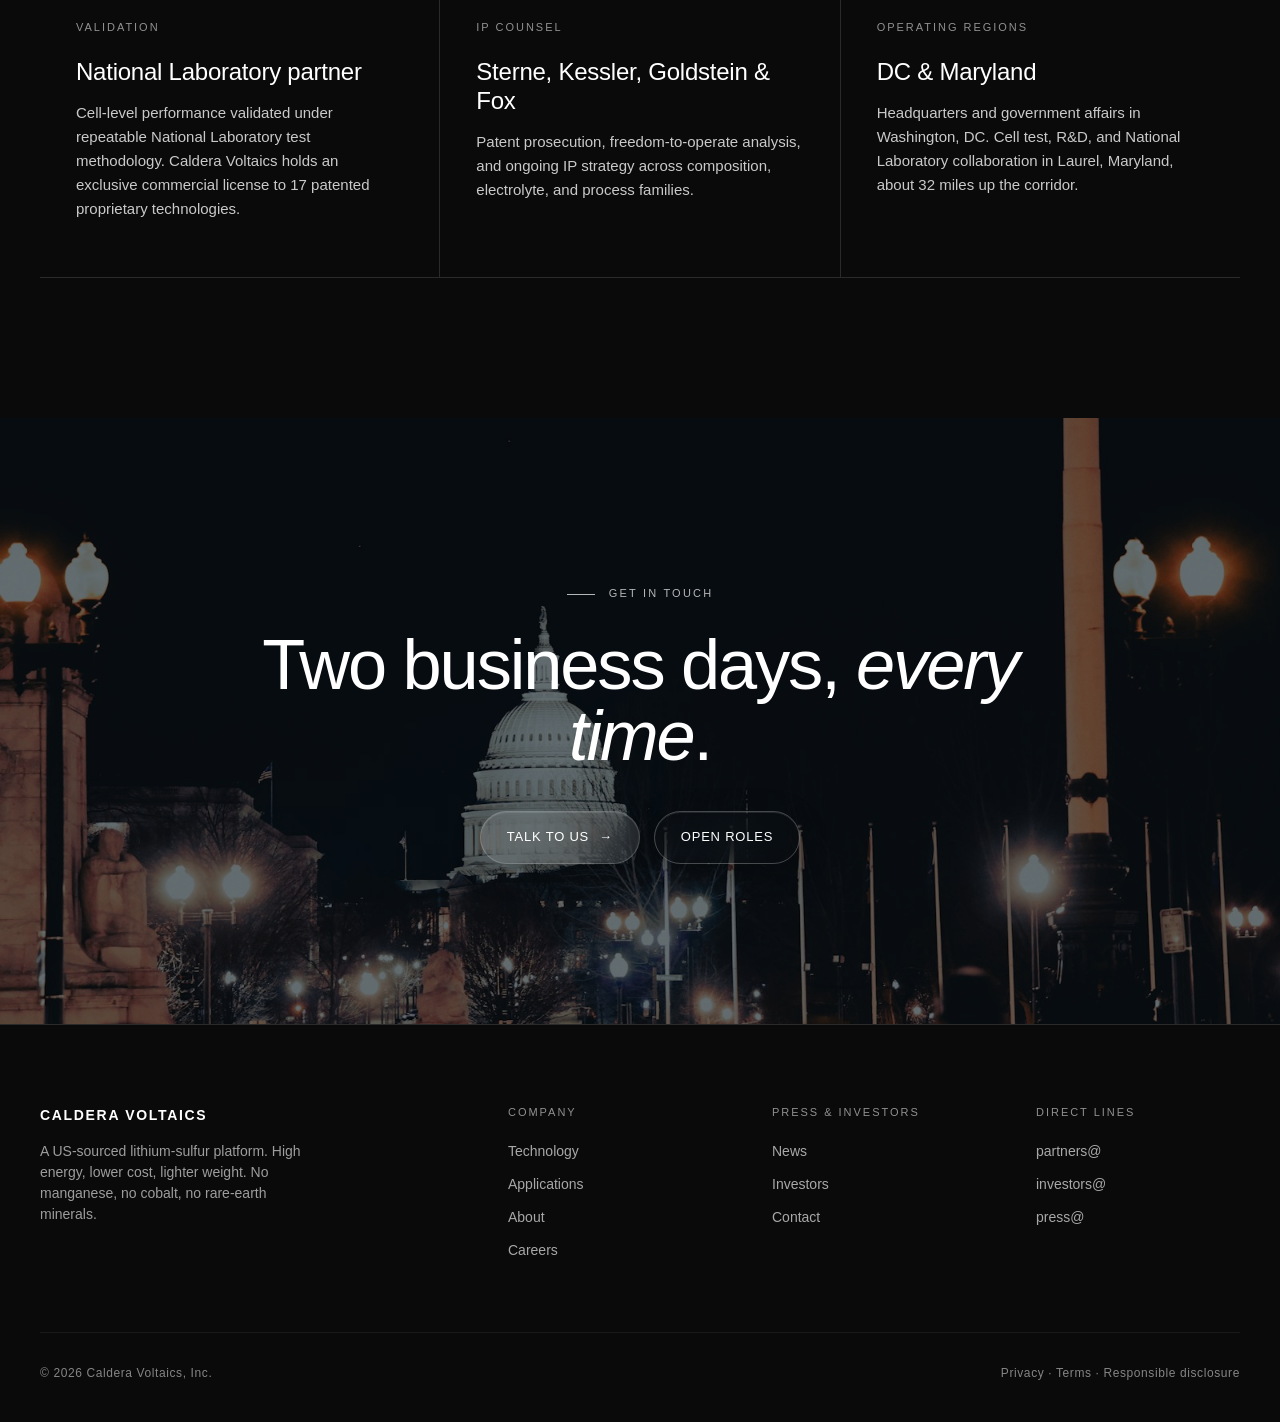
==== commit f3d16db8: "Apply client copy feedback - Walls section: "geopolitical wall" → "single point of failure";   "cann" ====
--- a/about.html
+++ b/about.html
@@ -64,12 +64,12 @@
   <div class="section__inner">
     <div class="section__head">
       <div class="eyebrow">01 · Mandate</div>
-      <h2 class="section__h">Ship it in <em>volume</em> from a US-allied supply chain.</h2>
+      <h2 class="section__h">Ship it in <em>volume</em> from a US-independent supply chain.</h2>
     </div>
     <div class="body-2col">
       <div></div>
       <div>
-        <p><strong>Caldera Voltaics has a single mandate:</strong> take a chemistry that works in a beaker, and ship it in volume from a US-allied supply chain. We are building the cell platform that lets the West stop importing the variable that decides every mission.</p>
+        <p><strong>Caldera Voltaics has a single mandate:</strong> take a chemistry that works in a beaker, and ship it in volume from a US-independent supply chain. We are building the cell platform that lets the West stop importing the variable that decides every mission.</p>
         <p>Cell-level performance has been validated at a National Laboratory under repeatable test protocol. The next several years are about converting that validation into ITAR-aware production, in steps that match the procurement reality of the customers who need the cell first.</p>
       </div>
     </div>
